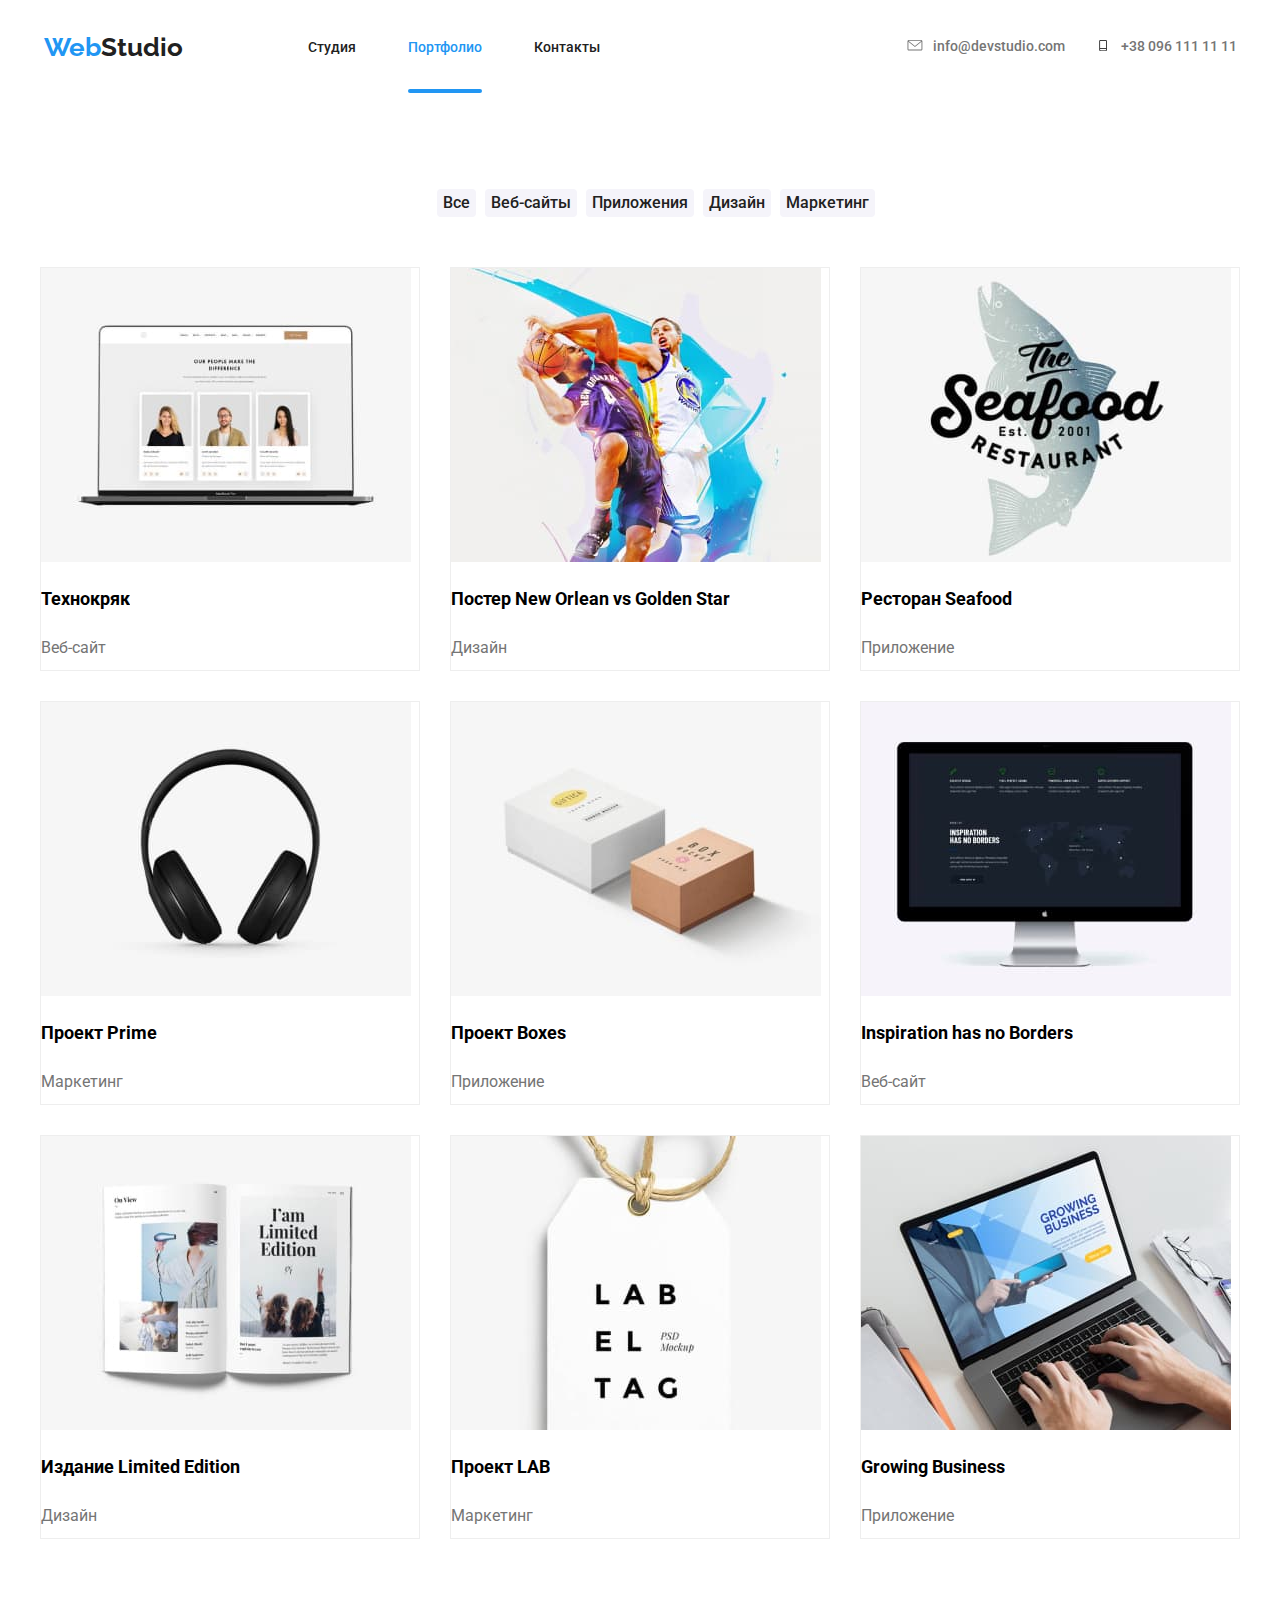
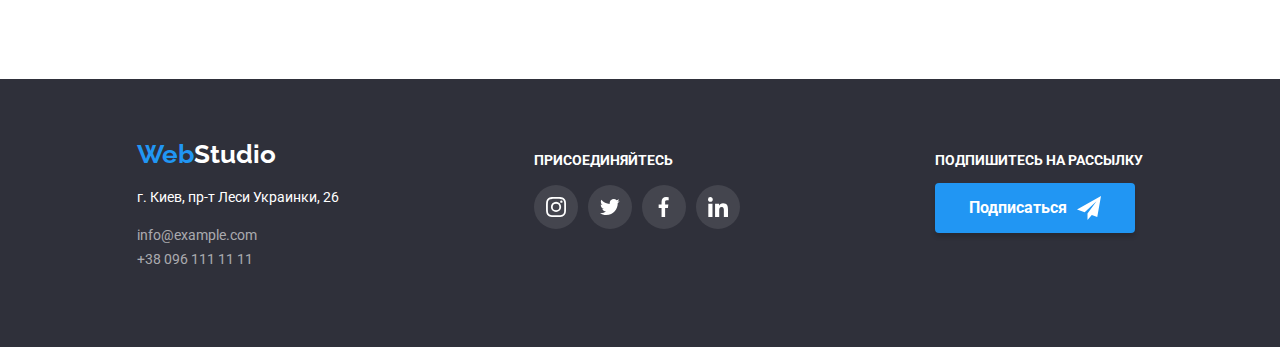
==== portfolio.html @ 136489cd "портфолио" ====
<!DOCTYPE html>
<html lang="en">
<head>
    <meta charset="UTF-8">
    <meta name="viewport" content="width=device-width, initial-scale=1.0">
    <title>Document</title>
    <link href="https://fonts.googleapis.com/css2?family=Raleway:wght@700&family=Roboto:ital,wght@0,400;0,500;0,700;1,900&display=swap" rel="stylesheet" />
    <link rel="stylesheet" href="https://cdnjs.cloudflare.com/ajax/libs/modern-normalize/0.6.0/modern-normalize.min.css" />
    <link rel="stylesheet" href="./css/styles.css" />
</head>
<body>
    <!-- Site header -->
    <header class="site-header">
    <div class="container">
        <nav class="site-nav-header">
            <a href="#" class="logo"><span class="logo-web">Web</span>Studio</a>
            <ul class="site-nav-main">
               <li class="item"><a href="./index.html" class="link">Студия</a></li>
               <li class="item"><a href="./portfolio.html" class="link current">Портфолио</a></li>
               <li class="item"><a href="" class="link">Контакты</a></li>
            </ul>
            <ul class="site-nav-main1">
              <li class="item">
                 <a href="mailto:info@devstudio.com" class="email">
                  <svg class="icon-mail">
                    <use href="./images/sprite.svg#icon-mail"></use>
                  </svg>info@devstudio.com</a>
              </li>
              <li class="item">
                 <a href="tel:+380961111111" class="tel">
                  <svg class="icon-tel">
                    <use href="./images/sprite.svg#icon-tel"></use>
                  </svg>+38 096 111 11 11</a>
              </li>
           </ul>
        </nav>
      </div>
    </header>
    <main>
    <section class="portfolio-section">
    <div class="container"> 
        <ul class="buttons">
            <li><button type="button" class="button">Все</button></li>
            <li><button type="button" class="button">Веб-сайты</button></li>
            <li><button type="button" class="button">Приложения</button></li>
            <li><button type="button" class="button">Дизайн</button></li>
            <li><button type="button" class="button">Маркетинг</button></li>
        </ul>
    </div>
    </section>
    <section class="project-section">
    <div class="container">
        <ul class="project-item">
            <li class="project-item-nav">
              <a href="Проэкт1" class="product-overlay"></a>
              <div class="image-content">
               <img src="./images/project1.jpg" alt="">
              </div>    
              <div class="name-text-project">
                <h2 class="name-project">Технокряк</h2>
                <p class="text-project">Веб-сайт</p>
              </div>         
            </li>
            <li class="project-item-nav">
              <a href="Проэкт2" class="product-overlay"></a>
               <div class="image-content">
                <img src="./images/project2.jpg" alt="">
               </div>
               <div class="name-text-project">
                <h2 class="name-project">Постер New Orlean vs Golden Star</h2>
                <p class="text-project">Дизайн</p>
               </div>
            </li>
            <li class="project-item-nav">
              <a href="Проэкт3" class="product-overlay"></a>
               <div class="image-content">
                <img src="./images/project3.jpg" alt="">
               </div>
               <div class="name-text-project">
                <h2 class="name-project">Ресторан Seafood</h2>
                <p class="text-project">Приложение</p>
               </div>
            </li>
            <li class="project-item-nav">
              <a href="Проэкт4" class="product-overlay"></a>
               <div class="image-content">
                <img src="./images/project4.jpg" alt="">
               </div>
               <div class="name-text-project">
                <h2 class="name-project">Проект Prime</h2>
                <p class="text-project">Маркетинг</p>
               </div>
            </li>
            <li class="project-item-nav">
              <a href="Проэкт5" class="product-overlay"></a>
               <div class="image-content">
                <img src="./images/project5.jpg" alt="">
               </div>
               <div class="name-text-project">
                <h2 class="name-project">Проект Boxes</h2>
                <p class="text-project">Приложение</p>
               </div>
            </li>
            <li class="project-item-nav">
              <a href="Проэкт6" class="product-overlay"></a>
               <div class="image-content">
                <img src="./images/project6.jpg" alt="">
               </div>
               <div class="name-text-project">
                <h2 class="name-project">Inspiration has no Borders</h2>
                <p class="text-project">Веб-сайт</p>
               </div>
            </li>
            <li class="project-item-nav">
              <a href="Проэкт7" class="product-overlay"></a>
               <div class="image-content">
                 <img src="./images/project7.jpg" alt="">
               </div>
               <div class="name-text-project">
                <h2 class="name-project">Издание Limited Edition</h2>
                <p class="text-project">Дизайн</p>
               </div>
            </li>
            <li class="project-item-nav">
              <a href="Проэкт8" class="product-overlay"></a>
               <div class="image-content">
                <img src="./images/project8.jpg" alt="">
               </div>
               <div class="name-text-project">
                <h2 class="name-project">Проект LAB</h2>
                <p class="text-project">Маркетинг</p>
               </div>
            </li>
            <li class="project-item-nav">
              <a href="Проэкт9" class="product-overlay"></a>
                <div class="image-content">
                 <img src="./images/project9.jpg" alt="">
                </div>
                <div class="name-text-project">
                 <h2 class="name-project">Growing Business</h2>
                 <p class="text-project">Приложение</p>
                </div>
            </li>
        </ul>
    </div>
    </section>
    </main>
    <!-- Footer --> 
    <footer class="footer">
      <div class="container">
      <div class="footer-items">
      <div>
        <a href="#" class="logo"><span class="logo-web">Web</span>Studio</a>
        <address>
          <ul class="contacts">
            <li><p class="footer-text">г. Киев, пр-т Леси Украинки, 26</p></li>
            <li><a href="mailto:info@example.com" class="email">info@example.com</a></li>
            <li><a href="tel:+380961111111" class="tel">+38 096 111 11 11</a></li>
          </ul>
        </address>
      </div>
            <div>
                <p class="footer-text-item">ПРИСОЕДИНЯЙТЕСЬ</p>  
                <ul class="footer-links">
                  <li>
                  <a class="link-bg" href="">
                     <svg class="icon-instagram">
                      <use href="./images/sprite.svg#icon-instagram"></use>
                     </svg>
                  </a>
                    </li>  
                    <li>
                  <a class="link-bg" href="">
                     <svg class="icon-twitter">
                      <use href="./images/sprite.svg#icon-twitter"></use>
                     </svg>
                  </a>
                    </li>
                    <li>
                  <a class="link-bg" href="">
                     <svg class="icon-fb">
                      <use href="./images/sprite.svg#icon-fb"></use>
                     </svg>
                  </a>
                    </li>
                    <li><a class="link-bg" href="">
                     <svg class="icon-linkedin">
                      <use href="./images/sprite.svg#icon-linkedin"></use>
                     </svg>
                  </a>
                    </li>
                </ul>
            </div>
            <div>     
            <p class="footer-text-item">ПОДПИШИТЕСЬ НА РАССЫЛКУ</p>
            <button type="button" class="footer-button">Подписаться<svg class="icon-send">
               <use href="./images/sprite.svg#icon-send"></use>
              </svg></button>
              
            </div>
         </div> 
      </div>
    </footer>
</body>
</html>
---- css/styles.css ----
:root {
    --primary-text-color: rgba(0, 0, 0, 0.8);
    --title-text-color: #212121;
    --secondary-text-color: #757575;
    --accent-text-color: #2196F3;
    --accent-color: #2196F3;
    --primary-bg-color: #E5E5E5;
    --secondary-bg-color: #F5F4FA;
    --header-bg-color: #FFFFFF;
    --footer-bg-color: #2F303A;
    --client-color: #AFB1B8;
}

a {
    text-decoration: none;
}

html {
    box-sizing: border-box;
}
  
  *,
  *::before,
  *::after {
    box-sizing: inherit;
}

.container {
    width: 1200px;
    margin-top: 0px;
    margin-bottom: 0px;
    margin: auto;
}

.site-header {
    width: 100%;
    background-color: var(--header-bg-color);
}

.logo {
    font-family: Raleway, sans-serif;
    font-weight: bold;
    font-size: 26px;
    line-height: 1.19;
    color: var(--title-text-color);
    transition-property: color;
    transition-duration: 250ms;
    transition-timing-function: cubic-bezier(0.4, 0, 0.2, 1);
}

h1 {
    margin-top: 0px;
    margin-bottom: 0px;
}

.logo:hover {
    color: var(--accent-text-color);
}

.logo-web {
    color: var(--accent-text-color);
}

.site-nav-header {
    background-color: var(--header-bg-color);
    display: flex;
    align-items: center;
    justify-content: center;
    padding-top: 32px;
    padding-bottom: 32px;
}

.site-nav-main {
    width: 294px;
    display: flex;
    margin-top: 0px;
    margin-bottom: 0px;
    margin-left: 85px;
    margin-right: 0px;
    margin-right: 0px;
}

.site-nav-main1 {
    display: flex;
    margin-top: 0px;
    margin-bottom: 0px;
    margin-left: 305px;
}

.site-nav-main .item:not(:last-child) {
    margin-right: 52px;
}

.site-nav-main1 .item + .item{
    margin-left: 30px;
}

.link {
    font-family: Roboto, sans-serif;
    font-weight: 500;
    font-size: 14px;
    line-height: 1.14;
    color: var(--title-text-color);
    position: relative;
    transition-property: color;
    transition-duration: 250ms;
    transition-timing-function: cubic-bezier(0.4, 0, 0.2, 1);
    
}

.link.current {
    color: var(--accent-text-color);
}

.link:hover,
.link:focus {
    color: var(--accent-text-color);
}

.link::after {
    content: '';
    display: block;
    position: absolute;
    height: 4px;
    width: 100%;
    top: 50px;
    background-color: #2196F3;
    border-radius: 4px;
    opacity: 0;
}

.link.current::after {
    opacity: 1;
}

.email {
    font-family: Roboto, sans-serif;
    font-weight: 500;
    font-size: 14px;
    line-height: 1.14;
    color: var(--secondary-text-color);
}

.email:hover {
    color: var(--accent-text-color);
    transition-property: color;
    transition-duration: 250ms;
    transition-timing-function: cubic-bezier(0.4, 0, 0.2, 1);
}

.icon-mail {
    width: 16px;
    height: 11.2px;
    margin-right: 10px;
    fill: var(--secondary-text-color);
    cursor: pointer;
    transition-property: fill;
    transition-duration: 250ms;
    transition-timing-function: cubic-bezier(0.4, 0, 0.2, 1);
}

.tel {
    font-family: Roboto, sans-serif;
    font-weight: 500;
    font-size: 14px;
    line-height: 1.14;
    color: var(--secondary-text-color);
}

.site-nav-main1 .item:hover {
    color: var(--accent-text-color);
    fill: var(--accent-text-color);
}

.site-nav-main1 .item:hover svg {
    fill: inherit;
}

.tel:hover {
    color: var(--accent-text-color);
    transition-property: color;
    transition-duration: 250ms;
    transition-timing-function: cubic-bezier(0.4, 0, 0.2, 1);
}

.icon-tel {
    width: 16px;
    height: 11.2px;
    margin-right: 10px;
    cursor: pointer;
    transition-property: fill;
    transition-duration: 250ms;
    transition-timing-function: cubic-bezier(0.4, 0, 0.2, 1);
}

.site-nav-main1 .item {
    display: flex;
    align-items: center;
    margin-left: 0px;
    margin-right: 0px;
}

.overlay {
    max-width: 1600px;
    height: 480px;
    margin-left: auto;
    margin-right: auto;
    background-image: linear-gradient(to right, rgba(47, 48, 58, 0.8), rgba(47, 48, 58, 0.8)), url(../images/heromg.jpg);
}

.hero-tittle {
    font-family: Roboto, sans-serif;
    font-weight: 900;
    line-height: 1.36;
    color: var(--header-bg-color);
    text-align: center;
    margin-bottom: 30px;
}

.button-hero {
    color: var(--header-bg-color);
    background-color: var(--accent-color);
    font-family: Roboto, sans-serif;
    font-style: normal;
    font-weight: bold;
    font-size: 16px;
    line-height: 1.88;
    width: 200px;
    height: 50px;
    cursor: pointer;
    border-radius: 4px;
    border: 0px;
}

.hero {
    display: flex;
    flex-direction: column;
    justify-content: center;
    width: 100%;
    padding-bottom: 200px;
    padding-top: 200px;
    align-items: center;
}

.text {
    font-family: Roboto, sans-serif;
    font-size: 14px;
    line-height: 1.71;
    color: var(--secondary-text-color);
}

.functions {
    padding-bottom: 0px;
    padding-top: 94px;
}

.function-items {
    display: flex;
    justify-content: space-between;
    padding-bottom: 0px;
    padding-left: 0px;
}

.icon-antenna {
    width: 65.32px;
    height: 70px;
    fill: var(--title-text-color);
}

.icon-clock {
    width: 66.96px;
    height: 70px;
    fill: var(--title-text-color);
}

.icon-diagram {
    width: 70px;
    height: 53.69px;
    fill: var(--title-text-color);
}

.icon-astronaut {
    width: 70px;
    height: 70px;
    fill: var(--title-text-color);
}

.function-logo {
    display: inline-flex;
    justify-content: center;
    align-items: center;
    width: 270px;
    height: 120px;
    left: 815px;
    background: var(--secondary-bg-color);
}

.secondary-function {
    width: 270px;
    height: 16px;
    font-family: Roboto, sans-serif;
    font-weight: bold;
    font-size: 14px;
    line-height: 1.14;
    margin-bottom: 10px;
}

.secondary-function1 {
    width: 100%;
    font-family: Roboto, sans-serif;
    font-weight: bold;
    font-size: 14px;
    line-height: 1.14;
    color: var(--header-bg-color);
    background: rgba(47, 48, 58, 0.8);
    text-align: center;
    justify-content: center;
    position: absolute;
    width: 370px;
    height: 70px;
    margin-top: 0px;
    margin-bottom: 0px;
    bottom: 0;
    padding-top: 27px;
    padding-bottom: 27px;
}

.doing-img {
    display: block;
    
}

.text {
    width: 270px;
    height: 75px;
}

.doing-section {
    padding-top: 94px;
    padding-bottom: 94px;
}

.doing-title {
    min-width: 376px;
    display: flex;
    justify-content: center;
    margin-bottom: 50px;
}

.doing-item {
    display: flex;
    justify-content: space-between;
    padding: 0px;
    margin-top: 0px;
    margin-bottom: 0px;
}

.box {
     margin: 0px;
     position: relative;
}

.team-section {
    padding-top: 94px;
    padding-bottom: 94px;
    background-color: var(--secondary-bg-color:);
}

.title-team {
    display: flex;
    justify-content: center;
    margin-bottom: 50px;
    margin-top: 0px;
}


.team-item {
    display: flex; 
    justify-content: space-between;
    padding: 0px;
    margin: 0px;
}

.team-item-every {
    box-shadow: 0px 2px 1px rgba(0, 0, 0, 0.2), 0px 1px 1px rgba(0, 0, 0, 0.14), 0px 1px 3px rgba(0, 0, 0, 0.12);
    border-radius: 0px 0px 4px 4px;
}

.social-link {
    width: 206px;
    height: 44px;
    display: flex;
    justify-content: space-between;
    align-items: center;
    padding-left: 0px;
    margin-left: 32px;
    margin-bottom: 24px;
}

.link-bg {
    width: 44px;
    height: 44px;
    border-radius: 50%;
    background-color: var(--header-bg-color);
    display: block;
    display: flex;
    justify-content: center;
    align-items: center;
    transition-property: background-color;
    transition-duration: 250ms;
    transition-timing-function: cubic-bezier(0.4, 0, 0.2, 1);
}

.link-bg:hover {
    background-color: var(--accent-color); 
}

.link-bg:hover svg {
    fill: var(--header-bg-color); 
}

.icon-instagram,
.icon-twitter,
.icon-fb,
.icon-linkedin {
    width: 20px;
    height: 20px;
    fill: var(--client-color);
    transition-property: fill;
    transition-duration: 250ms;
    transition-timing-function: cubic-bezier(0.4, 0, 0.2, 1);
}

h1 {
    font-family: Roboto, sans-serif;
    font-weight: bold;
    font-size: 36px;
    line-height: 1.17;
}

.name {
    font-family: Roboto, sans-serif;
    font-weight: 500;
    font-size: 16px;
    line-height: 1.19;
    text-align: center;
}

.position {
    font-family: Roboto, sans-serif;
    font-size: 16px;
    line-height: 1.19;
    color: var(--secondary-text-color);
    text-align: center;
}

.name-project {
    font-family: Roboto, sans-serif;
    font-style: normal;
    font-weight: bold;
    font-size: 18px;
    line-height: 2;
}

.text-project {
    font-family: Roboto, sans-serif;
    font-style: normal;
    font-weight: normal;
    font-size: 16px;
    line-height: 1.88;
    color: var(--secondary-text-color)
}

.product-overlay {
    display: inline-block;
    position: absolute;
}   
   
.product-overlay:hover .image-content::before,
.product-overlay:focus .image-content::before {
    transform: translateY(0);
    content: '';
}

.product-overlay:hover .product-overlay {
    transition-property: color, background-color;
    transition-duration: 250ms;
    transition-timing-function: cubic-bezier(0.4, 0, 0.2, 1); 
}

.image-content {
    position: relative;
    overflow: hidden;
    opacity: 1;
}

.product-overlay .image-content::before{
    display: inline-block;
    content: 'Технокряк это современная площадка распространения коронавируса. Компании используют эту платформу для цифрового шпионажа и атак на защищённые сервера конкурентов.';
    font-family: Roboto, sans-serif;
    font-style: normal;
    font-weight: normal;
    font-size: 18px;
    line-height: 1.56;
    color: var(--header-bg-color);
    background-color: var(--accent-color);
    position: relative;
    overflow: hidden;
    width: 370px;
    height: 294px;
    padding-top: 63px;
    padding-left: 24px;
    padding-right: 24px;
    transform: translateY(-100%);
    opacity: 0;
}

.product-overlay:hover .image-content::before {
    opacity: 1;
}

.image-content:hover {   
    opacity: 0;
}

.name-text-project {
    display: inline-block;
    position: relative;
    overflow: hidden;
}

.customers-section {
    display: flex;
    justify-content: stretch;
    align-content: center;
    padding-top: 94px;
    padding-bottom: 94px;
}

.title-clients {
    display: flex;
    justify-content: center;
    margin-bottom: 50px;
}

.customers-item {
    display: flex; 
    justify-content: space-between;
    margin-top: 0px;
    margin-bottom: 0px;
    padding-left: 0px;
}

.customers-item .item {
    width: 170px;
    height: 90px;
    border: 1px solid #AFB1B8;
    box-sizing: border-box;
    border-radius: 4px;
    text-align: center;
    padding-top: 24px;
    cursor: pointer;
    transition-property: fill, border-color;
    transition-duration: 250ms;
    transition-timing-function: cubic-bezier(0.4, 0, 0.2, 1);
}

.customers-item .item:hover {
    border: 1px solid #2196F3;
    box-sizing: border-box;
    border-radius: 4px;
    fill: var(--accent-color);
}

.customers-item .item:hover svg {
    fill: inherit;
}

.icon-logo1 {
    width: 44.27px;
    height: 49.23px;
    fill: var(--client-color);
    transition-property: fill;
    transition-duration: 250ms;
    transition-timing-function: cubic-bezier(0.4, 0, 0.2, 1);
}

.icon-logo2 {
    width: 40px;
    height: 52px;
    fill: var(--client-color);
    transition-property: fill;
    transition-duration: 250ms;
    transition-timing-function: cubic-bezier(0.4, 0, 0.2, 1);
}

.icon-logo3 {
    width: 41px;
    height: 42.6px;
    fill: var(--client-color);
    transition-property: fill;
    transition-duration: 250ms;
    transition-timing-function: cubic-bezier(0.4, 0, 0.2, 1);
}

.icon-logo4 {
    width: 79.66px;
    height: 42.02px;
    fill: var(--client-color);
    transition-property: fill;
    transition-duration: 250ms;
    transition-timing-function: cubic-bezier(0.4, 0, 0.2, 1);
}

.icon-logo5 {
    width: 59px;
    height: 47px;
    fill: var(--client-color);
    transition-property: fill;
    transition-duration: 250ms;
    transition-timing-function: cubic-bezier(0.4, 0, 0.2, 1);
}

.icon-logo6 {
    width: 88.48px;
    height: 45.44px;
    fill: var(--client-color);
    transition-property: fill;
    transition-duration: 250ms;
    transition-timing-function: cubic-bezier(0.4, 0, 0.2, 1);
}

.portfolio-section {
    margin-top: 0px;
    margin-right: 0px;
    margin-bottom: 0px;
    margin-left: 0px;
    padding-bottom: 50px;
}

.project-section {
    margin-right: 0px;
    margin-bottom: 0px;
    margin-left: 0px;
    padding-left: 0px;
    padding-top: 0px;
    padding-right: 0cm;
    display: flex;
    flex-wrap: wrap;
}

.project-item {
    margin-left: 0px;
    padding-left: 0px;
    display: flex;
    flex-wrap: wrap;  
    margin-top: 0px;
    padding-bottom: 94px;
}

.project-item-nav {
    width: calc((100% - 60px)/3);
    height: 404px;
    margin-right: 30px;
    margin-bottom: 30px;
    margin-left: 0px;
    padding-left: 0px;
    background: #FFFFFF;
    border: 1px solid #EEEEEE;
    box-sizing: border-box;
}

.project-item-nav:nth-child(3n) {
    margin-right: 0px;
}

footer {
    background-color: var(--footer-bg-color);
}

.footer-items {
    display: flex;
    justify-content: space-around;
    padding-top: 60px;
    padding-bottom: 60px;
}

.footer-text-item {
    font-family: Roboto, sans-serif;
    font-style: normal;
    font-weight: bold;
    font-size: 14px;
    line-height: 1.14;
    color: var(--header-bg-color);
}

.footer-links {
    display: flex;
    justify-content: space-between;
    width: 206px;
    padding-left: 0px;
}

.footer-links .link-bg {
    width: 44px;
    height: 44px;
    border-radius: 50%;
    background: rgba(255, 255, 255, 0.1);
    transition-property: color, background-color;
    transition-duration: 250ms;
    transition-timing-function: cubic-bezier(0.4, 0, 0.2, 1);
}

.footer-links .link-bg:hover {
    background-color: var(--accent-color);
}

.footer-links .link-bg .icon-instagram {
    width: 20px;
    height: 20px;
    fill: var(--header-bg-color);
}

.footer-links .link-bg .icon-twitter {
    width: 20px;
    height: 20px;
    fill: var(--header-bg-color);
}

.footer-links .link-bg .icon-fb {
    width: 20px;
    height: 20px;
    fill: var(--header-bg-color);
}

.footer-links .link-bg .icon-linkedin {
    width: 20px;
    height: 20px;
    fill: var(--header-bg-color);
}

.icon-send {
    width: 24px;
    height: 24px;
    fill: var(--header-bg-color);
    margin-left: 10px;
}

.footer-items .email, .footer-items .tel {
    color: rgba(255, 255, 255, 0.6);
    font-family: Roboto, sans-serif;
    font-style: normal;
    font-weight: normal;
    font-size: 14px;
    line-height: 1.7;
}

.footer-text {
    font-family: Roboto, sans-serif;
    font-style: normal;
    font-weight: normal;
    font-size: 14px;
    line-height: 1.7;
    color: var(--header-bg-color);
}

.contacts {
    padding-left: 0px;
}

footer .logo {
    color: var(--header-bg-color);
    transition-property: color;
    transition-duration: 250ms;
    transition-timing-function: cubic-bezier(0.4, 0, 0.2, 1);
}

.footer-button {
    color: var(--header-bg-color);
    background-color: var(--accent-color);
    font-family: Roboto, sans-serif;
    font-style: normal;
    font-weight: bold;
    font-size: 16px;
    line-height: 1.88;
    width: 200px;
    height: 50px;
    box-shadow: 0px 4px 4px rgba(0, 0, 0, 0.15);
    border-radius: 4px;
    padding: 0px;
    cursor: pointer;
    display: flex;
    justify-content: center;
    align-items: center;
    border: 0px;
}

.portfolio-section .buttons {
    display: flex;
    justify-content: center;
    min-width: 611px;
    margin-top: 0px;
    margin-right: 0px;
    margin-bottom: 0px;
    padding-top: 94px;
    cursor: pointer;
    
}

.buttons .button {
    font-family: Roboto, sans-serif;
    font-style: normal;
    font-weight: 500;
    font-size: 16px;
    line-height: 1.63;
    border: 0px;
    border-radius: 4px;
}

.button {
    color: var(--title-text-color);
    background-color: var(--secondary-bg-color);
    font-family: Roboto, sans-serif;
    font-weight: 500;
    font-size: 16px;
    line-height: 1.63;
    margin-right: 9px;
    transition-property: color, background-color;
    transition-duration: 250ms;
    transition-timing-function: cubic-bezier(0.4, 0, 0.2, 1);
}

.buttons:last-child {
    margin-right: 0px;
}

.button:hover {
    color: var(--header-bg-color);
    background-color: var(--accent-color);
    cursor: pointer;
    box-shadow: 0px 2px 2px rgba(0, 0, 0, 0.12), 0px 1px 2px rgba(0, 0, 0, 0.08), 0px 3px 1px rgba(0, 0, 0, 0.1);
}

ul {
    list-style: none;
}

.client {
    color: var(--client-color);
}
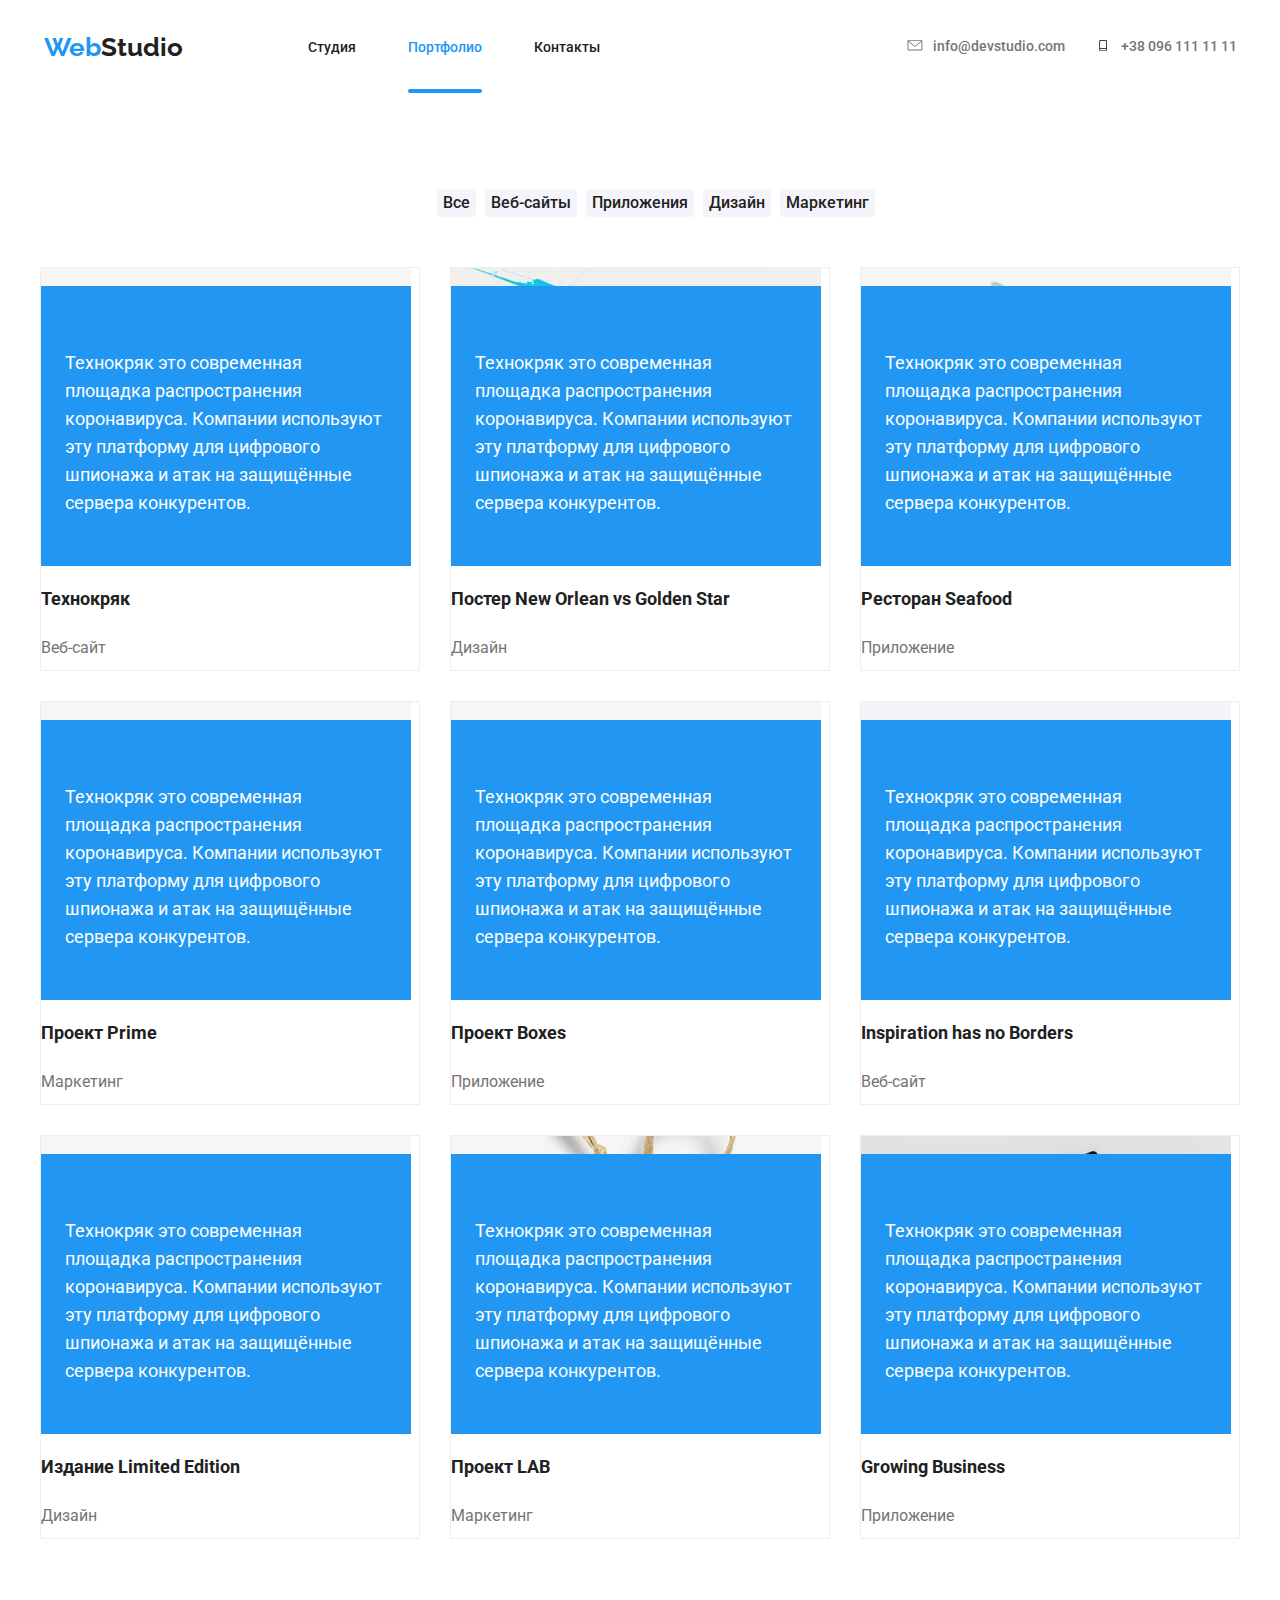
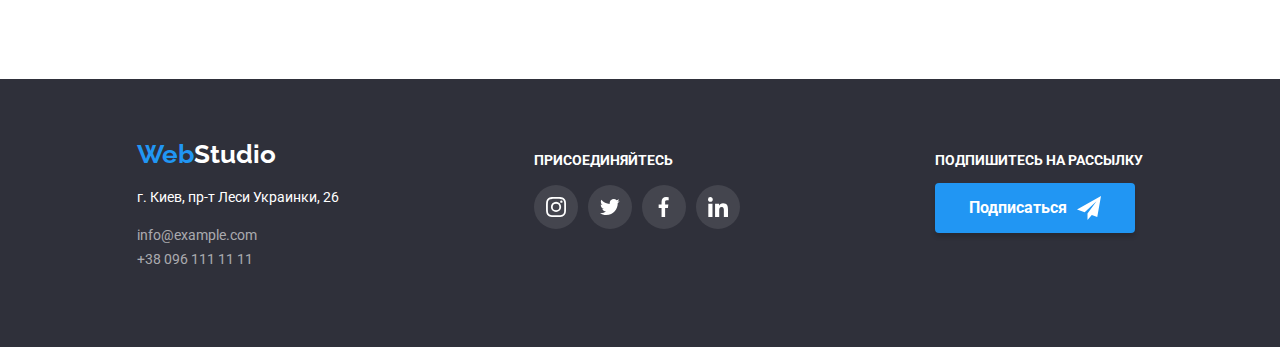
==== commit c821ab76: "портфолио" ====
--- a/portfolio.html
+++ b/portfolio.html
@@ -52,94 +52,112 @@
     <div class="container">
         <ul class="project-item">
             <li class="project-item-nav">
-              <a href="Проэкт1" class="product-overlay"></a>
-              <div class="image-content">
+              <a href="Проэкт1" class="product-overlay">
+              <div class="image-content">
+              <p class="hover-text">Технокряк это современная площадка распространения коронавируса. Компании используют эту платформу для цифрового шпионажа и атак на защищённые сервера конкурентов.</p>
                <img src="./images/project1.jpg" alt="">
               </div>    
               <div class="name-text-project">
                 <h2 class="name-project">Технокряк</h2>
                 <p class="text-project">Веб-сайт</p>
-              </div>         
-            </li>
-            <li class="project-item-nav">
-              <a href="Проэкт2" class="product-overlay"></a>
-               <div class="image-content">
-                <img src="./images/project2.jpg" alt="">
-               </div>
-               <div class="name-text-project">
+              </div> 
+              </a>
+            </li>
+            <li class="project-item-nav">
+              <a href="Проэкт2" class="product-overlay">
+              <div class="image-content">
+              <p class="hover-text">Технокряк это современная площадка распространения коронавируса. Компании используют эту платформу для цифрового шпионажа и атак на защищённые сервера конкурентов.</p>
+               <img src="./images/project2.jpg" alt="">
+              </div>    
+              <div class="name-text-project">
                 <h2 class="name-project">Постер New Orlean vs Golden Star</h2>
                 <p class="text-project">Дизайн</p>
-               </div>
-            </li>
-            <li class="project-item-nav">
-              <a href="Проэкт3" class="product-overlay"></a>
-               <div class="image-content">
-                <img src="./images/project3.jpg" alt="">
-               </div>
-               <div class="name-text-project">
+              </div> 
+              </a>
+            </li>
+            <li class="project-item-nav">
+              <a href="Проэкт3" class="product-overlay">
+              <div class="image-content">
+              <p class="hover-text">Технокряк это современная площадка распространения коронавируса. Компании используют эту платформу для цифрового шпионажа и атак на защищённые сервера конкурентов.</p>
+               <img src="./images/project3.jpg" alt="">
+              </div>    
+              <div class="name-text-project">
                 <h2 class="name-project">Ресторан Seafood</h2>
                 <p class="text-project">Приложение</p>
-               </div>
-            </li>
-            <li class="project-item-nav">
-              <a href="Проэкт4" class="product-overlay"></a>
-               <div class="image-content">
-                <img src="./images/project4.jpg" alt="">
-               </div>
-               <div class="name-text-project">
+              </div> 
+              </a>
+            </li>
+            <li class="project-item-nav">
+              <a href="Проэкт4" class="product-overlay">
+              <div class="image-content">
+              <p class="hover-text">Технокряк это современная площадка распространения коронавируса. Компании используют эту платформу для цифрового шпионажа и атак на защищённые сервера конкурентов.</p>
+               <img src="./images/project4.jpg" alt="">
+              </div>    
+              <div class="name-text-project">
                 <h2 class="name-project">Проект Prime</h2>
                 <p class="text-project">Маркетинг</p>
-               </div>
-            </li>
-            <li class="project-item-nav">
-              <a href="Проэкт5" class="product-overlay"></a>
-               <div class="image-content">
-                <img src="./images/project5.jpg" alt="">
-               </div>
-               <div class="name-text-project">
+              </div> 
+              </a>
+            </li>
+            <li class="project-item-nav">
+              <a href="Проэкт5" class="product-overlay">
+              <div class="image-content">
+              <p class="hover-text">Технокряк это современная площадка распространения коронавируса. Компании используют эту платформу для цифрового шпионажа и атак на защищённые сервера конкурентов.</p>
+               <img src="./images/project5.jpg" alt="">
+              </div>    
+              <div class="name-text-project">
                 <h2 class="name-project">Проект Boxes</h2>
                 <p class="text-project">Приложение</p>
-               </div>
-            </li>
-            <li class="project-item-nav">
-              <a href="Проэкт6" class="product-overlay"></a>
-               <div class="image-content">
-                <img src="./images/project6.jpg" alt="">
-               </div>
-               <div class="name-text-project">
+              </div> 
+              </a>
+            </li>
+            <li class="project-item-nav">
+              <a href="Проэкт6" class="product-overlay">
+              <div class="image-content">
+              <p class="hover-text">Технокряк это современная площадка распространения коронавируса. Компании используют эту платформу для цифрового шпионажа и атак на защищённые сервера конкурентов.</p>
+               <img src="./images/project6.jpg" alt="">
+              </div>    
+              <div class="name-text-project">
                 <h2 class="name-project">Inspiration has no Borders</h2>
                 <p class="text-project">Веб-сайт</p>
-               </div>
-            </li>
-            <li class="project-item-nav">
-              <a href="Проэкт7" class="product-overlay"></a>
-               <div class="image-content">
-                 <img src="./images/project7.jpg" alt="">
-               </div>
-               <div class="name-text-project">
+              </div> 
+              </a>
+            </li>
+            <li class="project-item-nav">
+              <a href="Проэкт7" class="product-overlay">
+              <div class="image-content">
+              <p class="hover-text">Технокряк это современная площадка распространения коронавируса. Компании используют эту платформу для цифрового шпионажа и атак на защищённые сервера конкурентов.</p>
+               <img src="./images/project7.jpg" alt="">
+              </div>    
+              <div class="name-text-project">
                 <h2 class="name-project">Издание Limited Edition</h2>
                 <p class="text-project">Дизайн</p>
-               </div>
-            </li>
-            <li class="project-item-nav">
-              <a href="Проэкт8" class="product-overlay"></a>
-               <div class="image-content">
-                <img src="./images/project8.jpg" alt="">
-               </div>
-               <div class="name-text-project">
+              </div> 
+              </a>
+            </li>
+            <li class="project-item-nav">
+              <a href="Проэкт8" class="product-overlay">
+              <div class="image-content">
+              <p class="hover-text">Технокряк это современная площадка распространения коронавируса. Компании используют эту платформу для цифрового шпионажа и атак на защищённые сервера конкурентов.</p>
+               <img src="./images/project8.jpg" alt="">
+              </div>    
+              <div class="name-text-project">
                 <h2 class="name-project">Проект LAB</h2>
                 <p class="text-project">Маркетинг</p>
-               </div>
-            </li>
-            <li class="project-item-nav">
-              <a href="Проэкт9" class="product-overlay"></a>
-                <div class="image-content">
-                 <img src="./images/project9.jpg" alt="">
-                </div>
-                <div class="name-text-project">
-                 <h2 class="name-project">Growing Business</h2>
-                 <p class="text-project">Приложение</p>
-                </div>
+              </div> 
+              </a>
+            </li>
+            <li class="project-item-nav">
+              <a href="Проэкт9" class="product-overlay">
+              <div class="image-content">
+              <p class="hover-text">Технокряк это современная площадка распространения коронавируса. Компании используют эту платформу для цифрового шпионажа и атак на защищённые сервера конкурентов.</p>
+               <img src="./images/project9.jpg" alt="">
+              </div>    
+              <div class="name-text-project">
+                <h2 class="name-project">Growing Business</h2>
+                <p class="text-project">Приложение</p>
+              </div> 
+              </a>
             </li>
         </ul>
     </div>
--- a/css/styles.css
+++ b/css/styles.css
@@ -18,12 +18,6 @@
 html {
     box-sizing: border-box;
 }
-  
-  *,
-  *::before,
-  *::after {
-    box-sizing: inherit;
-}
 
 .container {
     width: 1200px;
@@ -454,12 +448,13 @@
     text-align: center;
 }
 
-.name-project {
+.name-text-project .name-project {
     font-family: Roboto, sans-serif;
     font-style: normal;
     font-weight: bold;
     font-size: 18px;
     line-height: 2;
+    color: var(--title-text-color);
 }
 
 .text-project {
@@ -473,16 +468,30 @@
 
 .product-overlay {
     display: inline-block;
-    position: absolute;
+    transition: box-shadow var(--transition-function);
 }   
    
-.product-overlay:hover .image-content::before,
-.product-overlay:focus .image-content::before {
+.product-overlay:hover .hover-text,
+.product-overlay:focus .hover-text {
+    transform: translateY(100%);
+    top: 0px;
+}
+
+.product-overlay .hover-text {
     transform: translateY(0);
-    content: '';
+}
+
+.product-overlay img {
+    width: 100%;
+}
+
+.product-overlay:hover,
+.product-overlay:focus {
+    box-shadow: 1px 4px 6px rgba(0, 0, 0, 0.16), 0px 4px 4px rgba(0, 0, 0, 0.06), 0px 1px 1px rgba(0, 0, 0, 0.12);
 }
 
 .product-overlay:hover .product-overlay {
+    
     transition-property: color, background-color;
     transition-duration: 250ms;
     transition-timing-function: cubic-bezier(0.4, 0, 0.2, 1); 
@@ -491,12 +500,13 @@
 .image-content {
     position: relative;
     overflow: hidden;
-    opacity: 1;
-}
-
-.product-overlay .image-content::before{
-    display: inline-block;
-    content: 'Технокряк это современная площадка распространения коронавируса. Компании используют эту платформу для цифрового шпионажа и атак на защищённые сервера конкурентов.';
+}
+
+.image-content:hover {   
+    opacity: 0;
+}
+
+.hover-text {
     font-family: Roboto, sans-serif;
     font-style: normal;
     font-weight: normal;
@@ -504,23 +514,14 @@
     line-height: 1.56;
     color: var(--header-bg-color);
     background-color: var(--accent-color);
-    position: relative;
-    overflow: hidden;
+    position: absolute;
+    transform: none;
     width: 370px;
     height: 294px;
     padding-top: 63px;
     padding-left: 24px;
     padding-right: 24px;
-    transform: translateY(-100%);
-    opacity: 0;
-}
-
-.product-overlay:hover .image-content::before {
-    opacity: 1;
-}
-
-.image-content:hover {   
-    opacity: 0;
+    transition: top var(--transition-function);
 }
 
 .name-text-project {
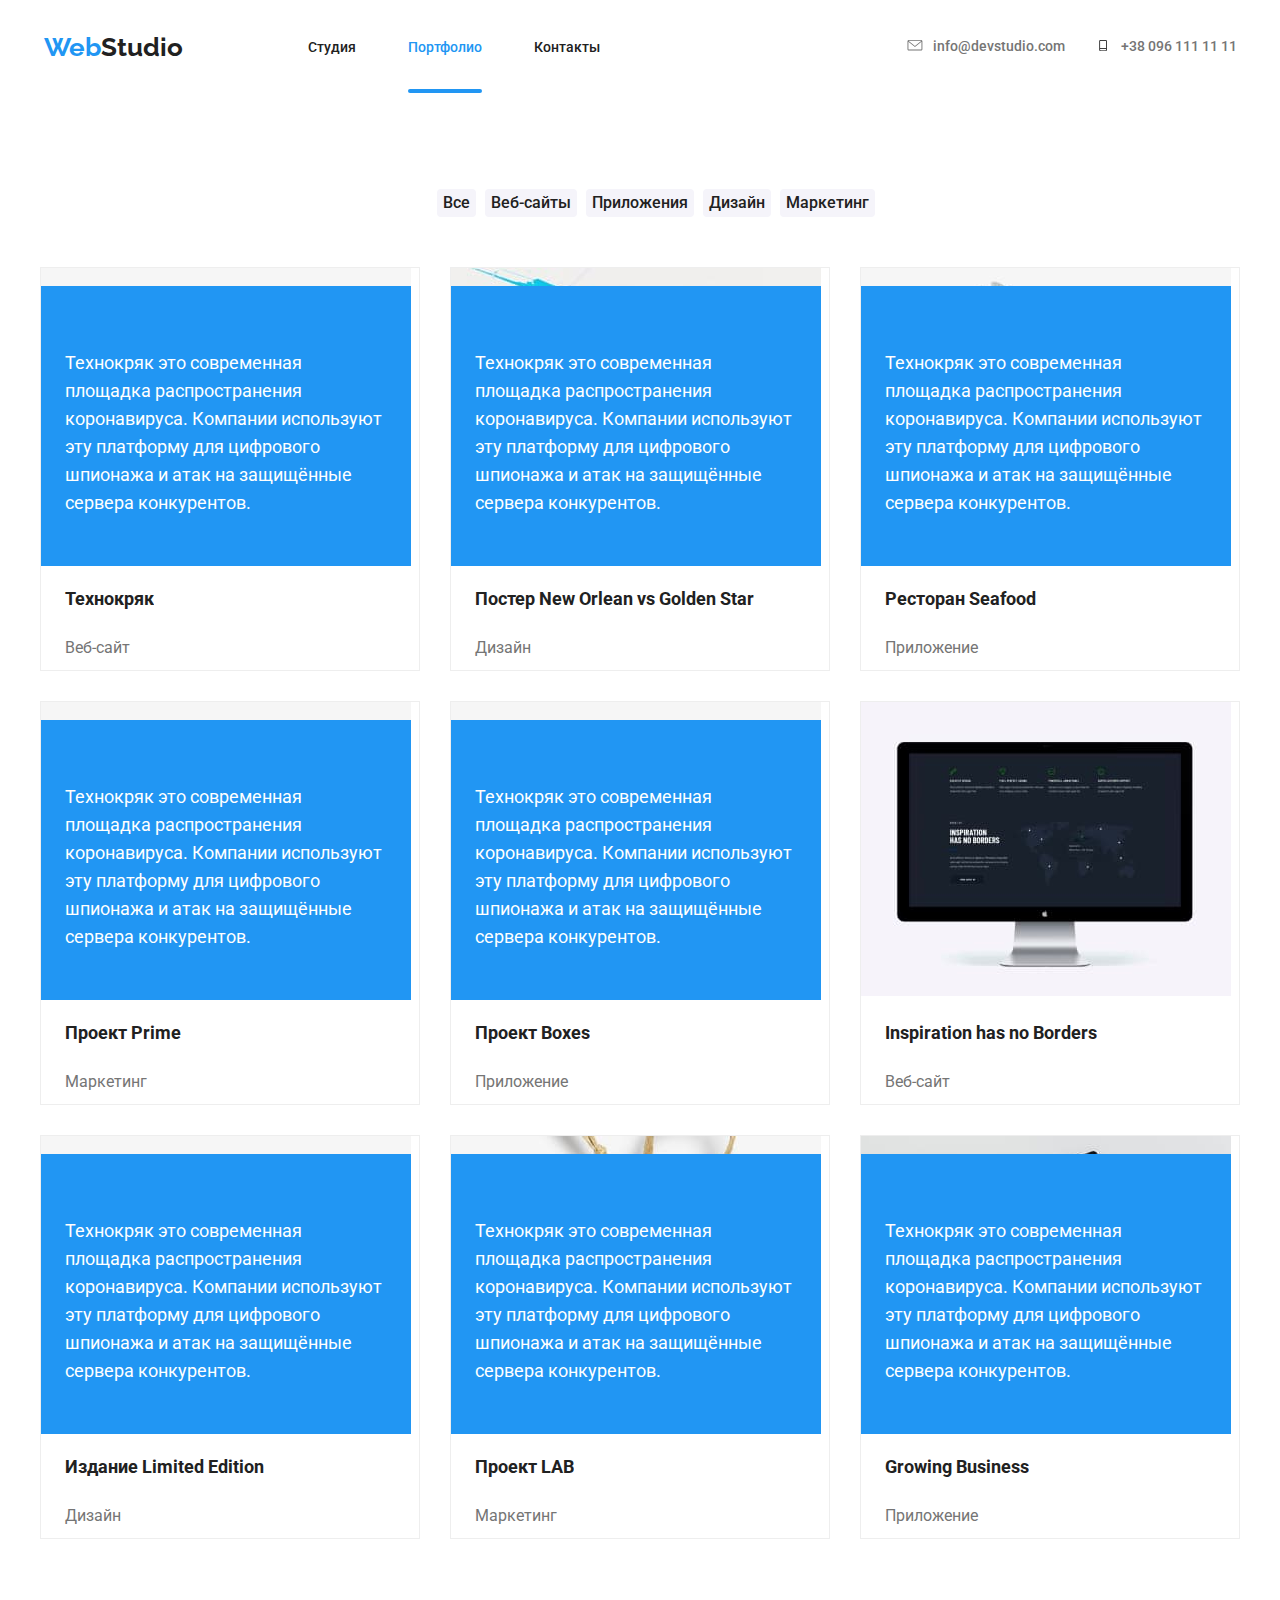
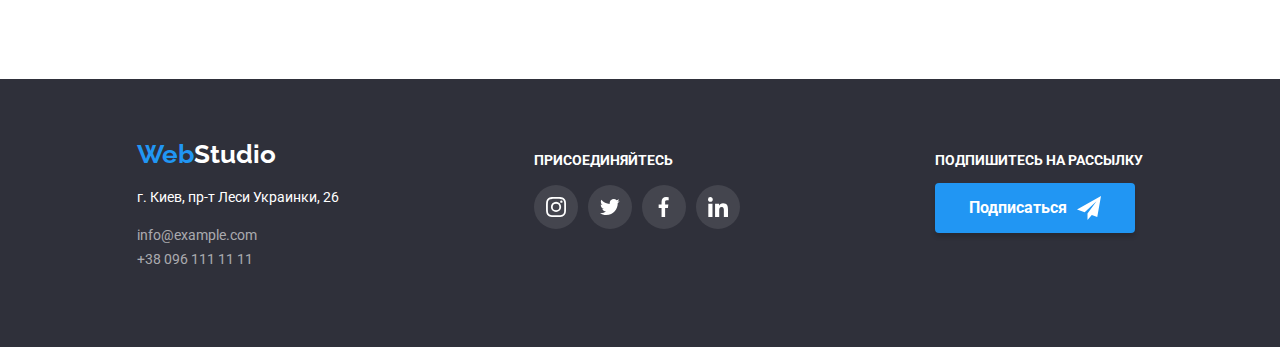
==== commit c32c6445: "портфолио..." ====
--- a/portfolio.html
+++ b/portfolio.html
@@ -114,8 +114,9 @@
             <li class="project-item-nav">
               <a href="Проэкт6" class="product-overlay">
               <div class="image-content">
-              <p class="hover-text">Технокряк это современная площадка распространения коронавируса. Компании используют эту платформу для цифрового шпионажа и атак на защищённые сервера конкурентов.</p>
-               <img src="./images/project6.jpg" alt="">
+                <img src="./images/project6.jpg" alt="">
+              <p class="hover-text">Технокряк это современная площадка распространения коронавируса. Компании используют эту платформу для цифрового шпионажа и атак на защищённые сервера конкурентов.</p>
+               
               </div>    
               <div class="name-text-project">
                 <h2 class="name-project">Inspiration has no Borders</h2>
--- a/css/styles.css
+++ b/css/styles.css
@@ -474,7 +474,7 @@
 .product-overlay:hover .hover-text,
 .product-overlay:focus .hover-text {
     transform: translateY(100%);
-    top: 0px;
+    opacity: 1;
 }
 
 .product-overlay .hover-text {
@@ -483,6 +483,7 @@
 
 .product-overlay img {
     width: 100%;
+    
 }
 
 .product-overlay:hover,
@@ -491,7 +492,6 @@
 }
 
 .product-overlay:hover .product-overlay {
-    
     transition-property: color, background-color;
     transition-duration: 250ms;
     transition-timing-function: cubic-bezier(0.4, 0, 0.2, 1); 
@@ -502,8 +502,8 @@
     overflow: hidden;
 }
 
-.image-content:hover {   
-    opacity: 0;
+.product-overlay:hover .image-content {   
+    
 }
 
 .hover-text {
@@ -515,19 +515,20 @@
     color: var(--header-bg-color);
     background-color: var(--accent-color);
     position: absolute;
-    transform: none;
+    
     width: 370px;
     height: 294px;
     padding-top: 63px;
     padding-left: 24px;
     padding-right: 24px;
-    transition: top var(--transition-function);
+    transition: var(--transition-function);
 }
 
 .name-text-project {
     display: inline-block;
     position: relative;
     overflow: hidden;
+    padding-left: 24px;
 }
 
 .customers-section {
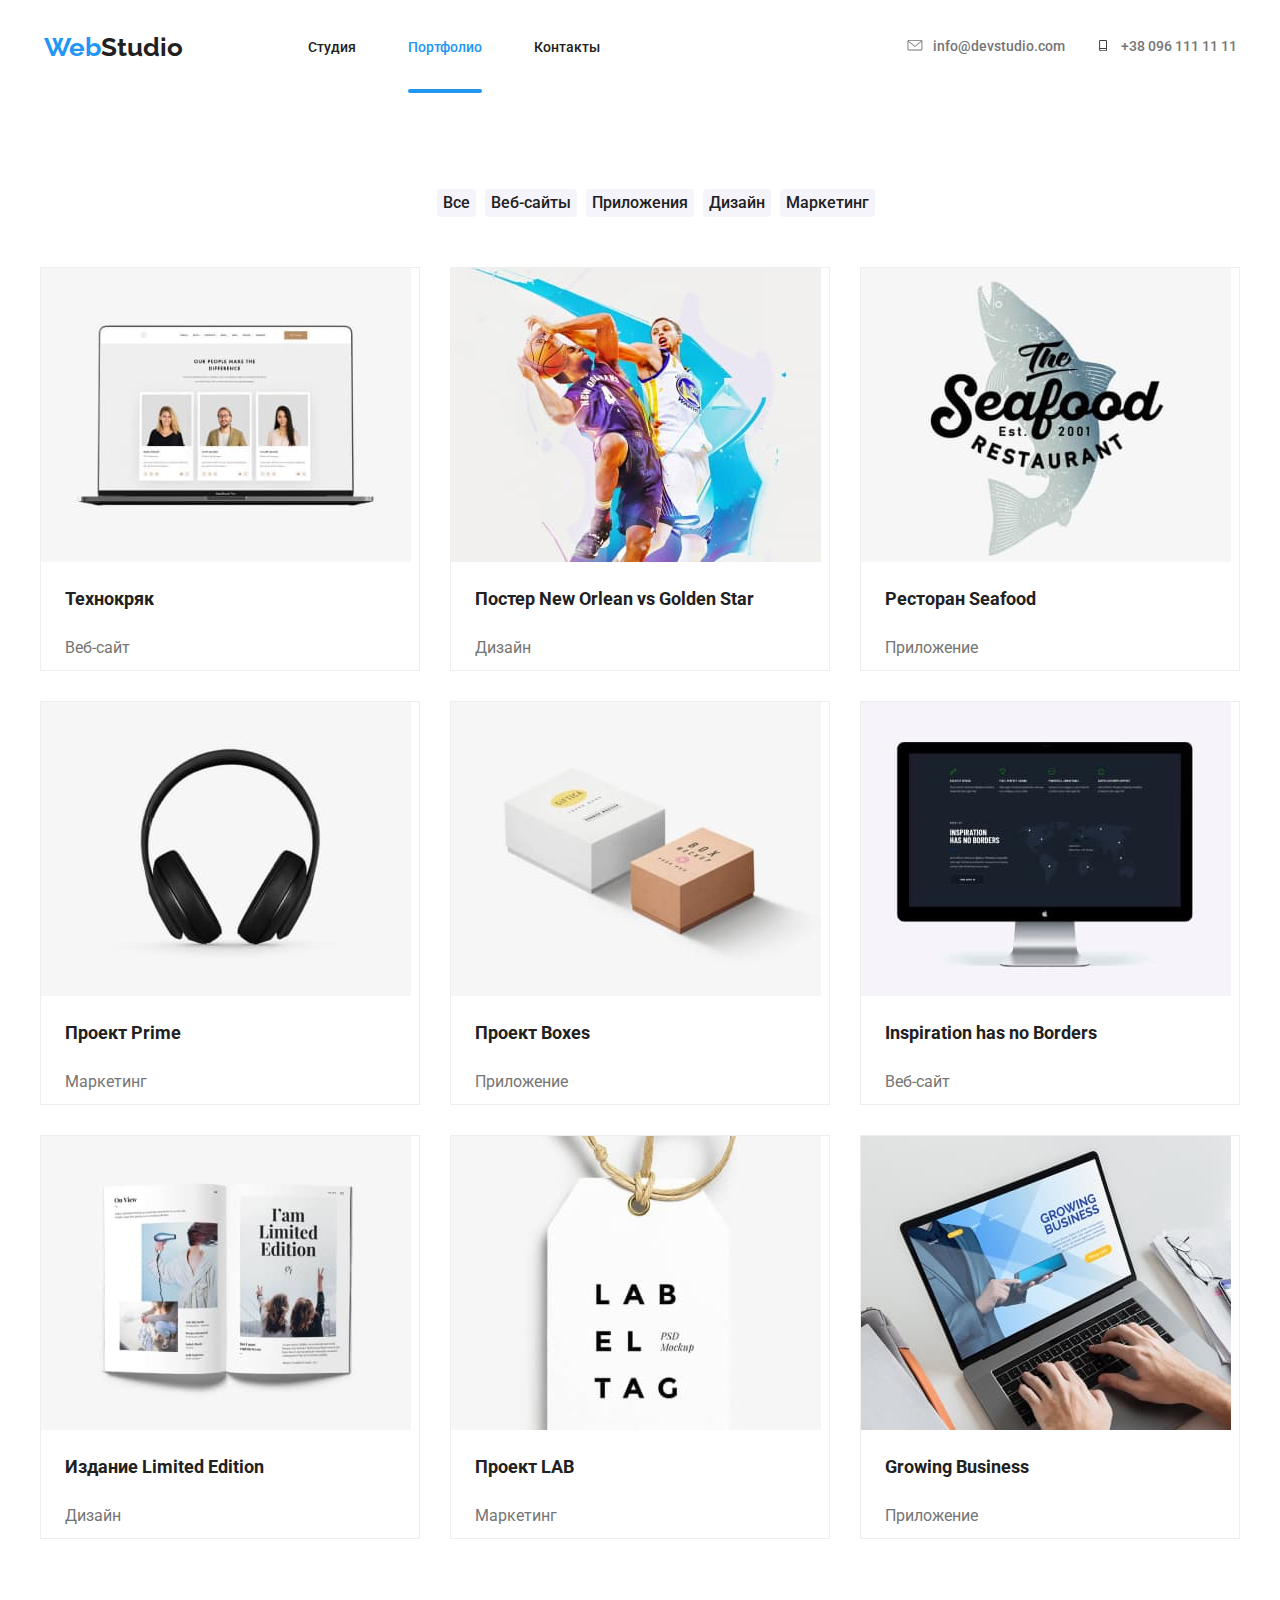
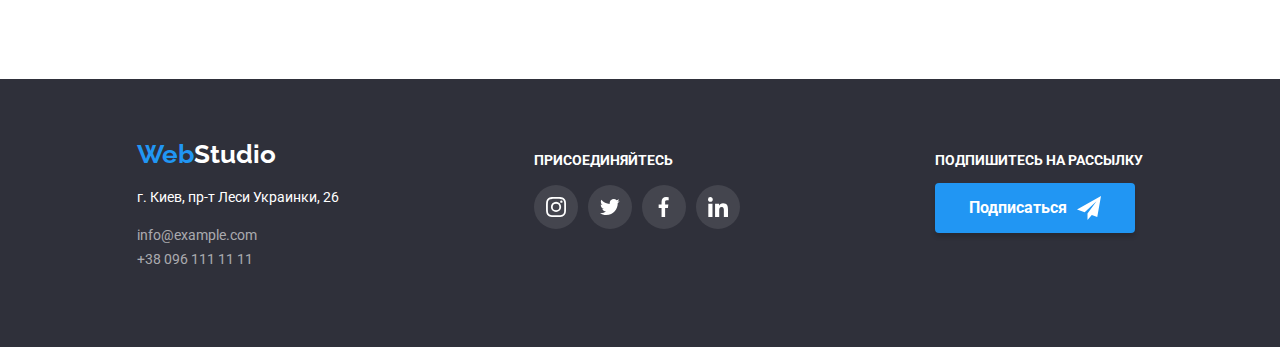
==== commit 7a7dfd0f: "Update portfolio.html" ====
--- a/portfolio.html
+++ b/portfolio.html
@@ -114,9 +114,8 @@
             <li class="project-item-nav">
               <a href="Проэкт6" class="product-overlay">
               <div class="image-content">
-                <img src="./images/project6.jpg" alt="">
-              <p class="hover-text">Технокряк это современная площадка распространения коронавируса. Компании используют эту платформу для цифрового шпионажа и атак на защищённые сервера конкурентов.</p>
-               
+              <p class="hover-text">Технокряк это современная площадка распространения коронавируса. Компании используют эту платформу для цифрового шпионажа и атак на защищённые сервера конкурентов.</p>
+               <img src="./images/project6.jpg" alt="">
               </div>    
               <div class="name-text-project">
                 <h2 class="name-project">Inspiration has no Borders</h2>
--- a/css/styles.css
+++ b/css/styles.css
@@ -469,16 +469,22 @@
 .product-overlay {
     display: inline-block;
     transition: box-shadow var(--transition-function);
+    transition-property: transform;
+    transition-duration: 250ms;
+    transition-timing-function: cubic-bezier(0.4, 0, 0.2, 1); 
+    content: '';
 }   
    
 .product-overlay:hover .hover-text,
 .product-overlay:focus .hover-text {
-    transform: translateY(100%);
+    content: '';
+    transform: translateY(0);
     opacity: 1;
 }
 
 .product-overlay .hover-text {
-    transform: translateY(0);
+    content: '';
+    transform: translateY(-100%);
 }
 
 .product-overlay img {
@@ -492,9 +498,7 @@
 }
 
 .product-overlay:hover .product-overlay {
-    transition-property: color, background-color;
-    transition-duration: 250ms;
-    transition-timing-function: cubic-bezier(0.4, 0, 0.2, 1); 
+    
 }
 
 .image-content {
@@ -515,7 +519,7 @@
     color: var(--header-bg-color);
     background-color: var(--accent-color);
     position: absolute;
-    
+    margin: 0px;
     width: 370px;
     height: 294px;
     padding-top: 63px;
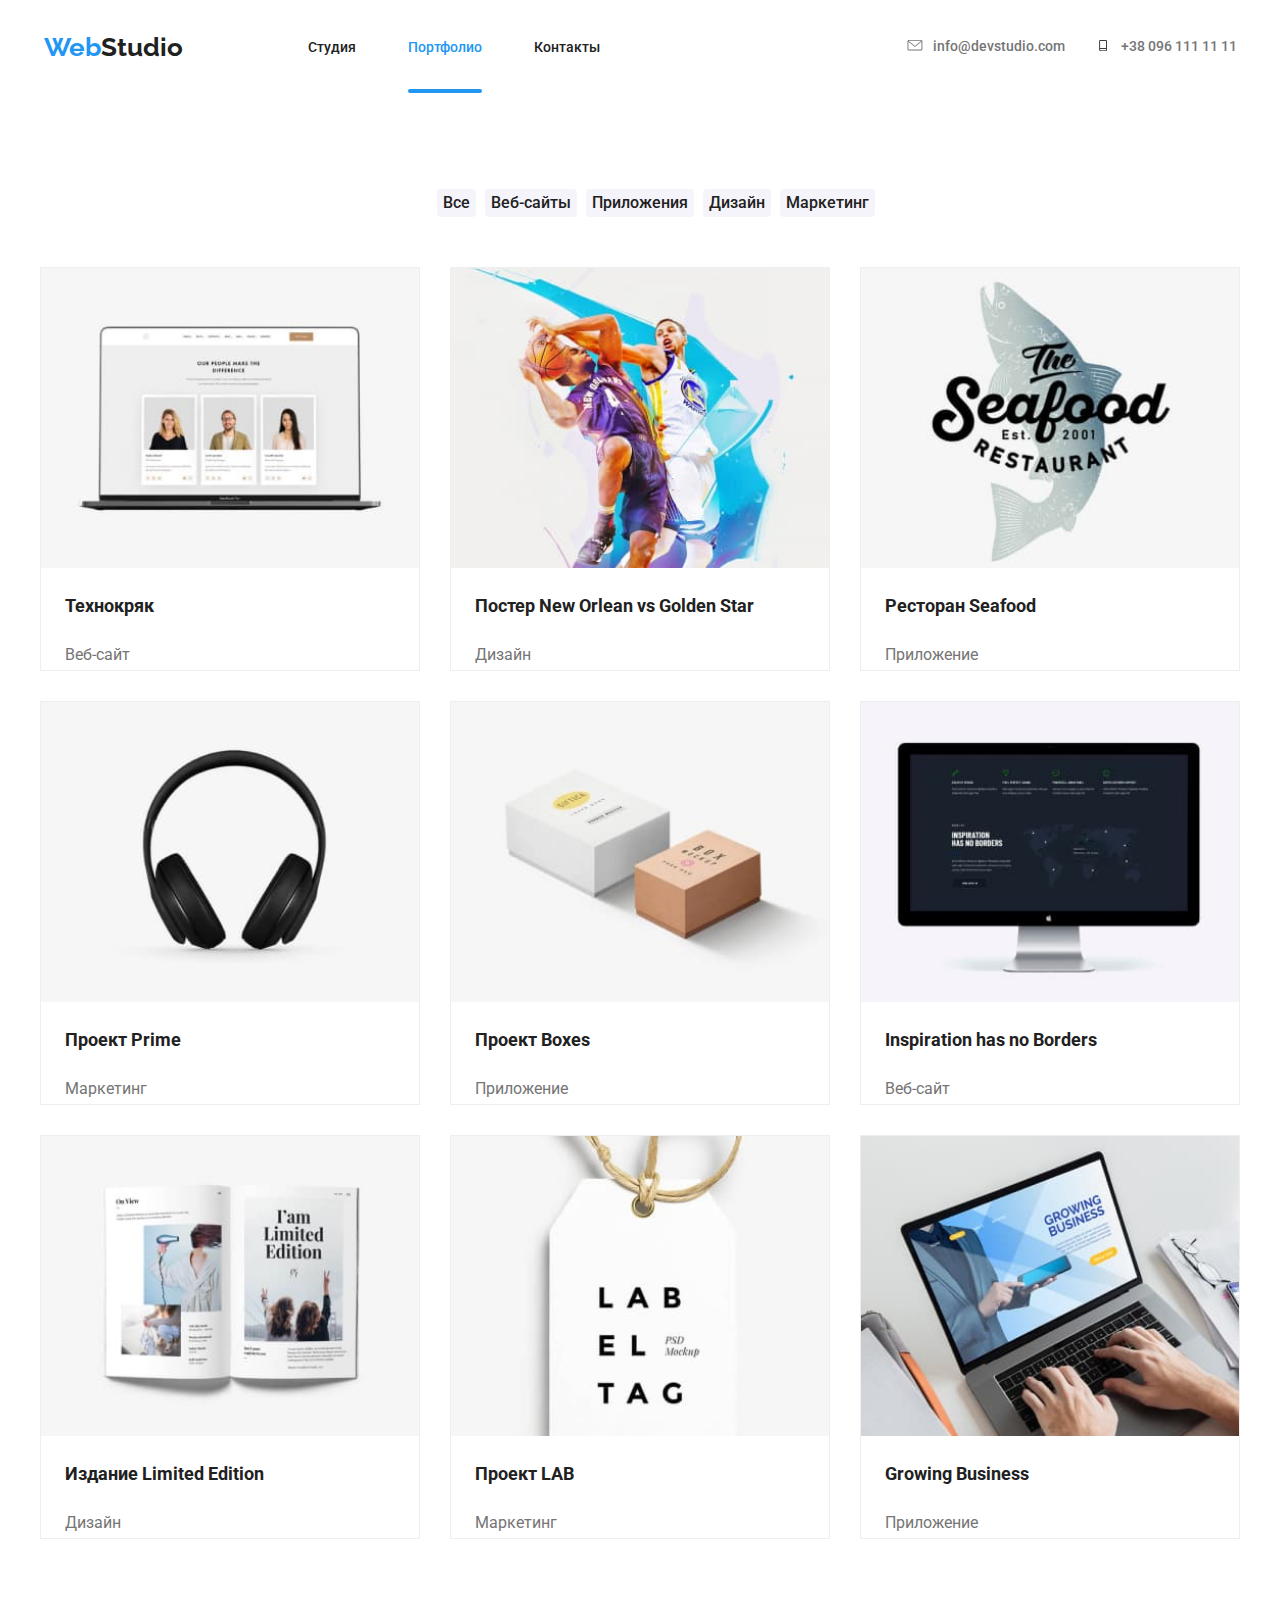
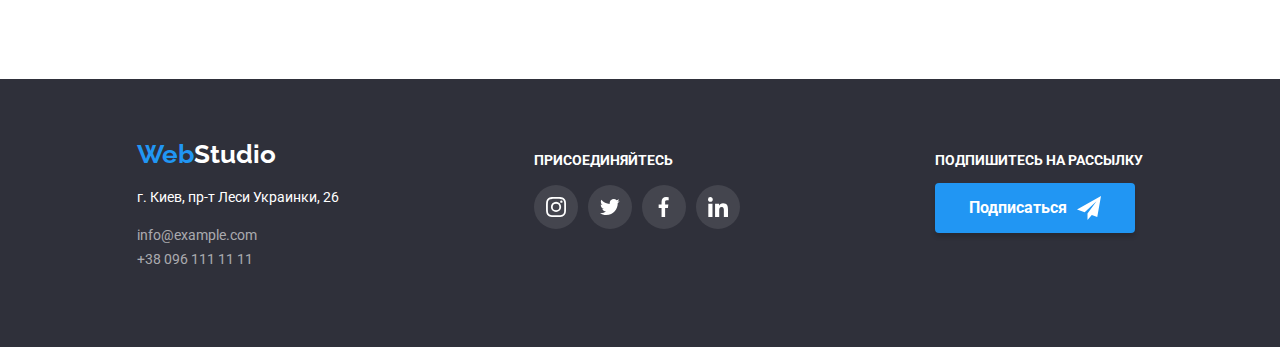
==== commit 6368f022: "портфолио!" ====
--- a/portfolio.html
+++ b/portfolio.html
@@ -54,7 +54,9 @@
             <li class="project-item-nav">
               <a href="Проэкт1" class="product-overlay">
               <div class="image-content">
-              <p class="hover-text">Технокряк это современная площадка распространения коронавируса. Компании используют эту платформу для цифрового шпионажа и атак на защищённые сервера конкурентов.</p>
+              <div class="box-hover-text">
+              <p class="hover-text">Технокряк это современная площадка распространения коронавируса. Компании используют эту платформу для цифрового шпионажа и атак на защищённые сервера конкурентов.</p>
+             </div>
                <img src="./images/project1.jpg" alt="">
               </div>    
               <div class="name-text-project">
@@ -66,7 +68,9 @@
             <li class="project-item-nav">
               <a href="Проэкт2" class="product-overlay">
               <div class="image-content">
-              <p class="hover-text">Технокряк это современная площадка распространения коронавируса. Компании используют эту платформу для цифрового шпионажа и атак на защищённые сервера конкурентов.</p>
+                <div class="box-hover-text">
+              <p class="hover-text">Технокряк это современная площадка распространения коронавируса. Компании используют эту платформу для цифрового шпионажа и атак на защищённые сервера конкурентов.</p>
+            </div>
                <img src="./images/project2.jpg" alt="">
               </div>    
               <div class="name-text-project">
@@ -78,7 +82,9 @@
             <li class="project-item-nav">
               <a href="Проэкт3" class="product-overlay">
               <div class="image-content">
-              <p class="hover-text">Технокряк это современная площадка распространения коронавируса. Компании используют эту платформу для цифрового шпионажа и атак на защищённые сервера конкурентов.</p>
+                <div class="box-hover-text">
+              <p class="hover-text">Технокряк это современная площадка распространения коронавируса. Компании используют эту платформу для цифрового шпионажа и атак на защищённые сервера конкурентов.</p>
+            </div>
                <img src="./images/project3.jpg" alt="">
               </div>    
               <div class="name-text-project">
@@ -90,7 +96,9 @@
             <li class="project-item-nav">
               <a href="Проэкт4" class="product-overlay">
               <div class="image-content">
-              <p class="hover-text">Технокряк это современная площадка распространения коронавируса. Компании используют эту платформу для цифрового шпионажа и атак на защищённые сервера конкурентов.</p>
+                <div class="box-hover-text">
+              <p class="hover-text">Технокряк это современная площадка распространения коронавируса. Компании используют эту платформу для цифрового шпионажа и атак на защищённые сервера конкурентов.</p>
+            </div>
                <img src="./images/project4.jpg" alt="">
               </div>    
               <div class="name-text-project">
@@ -102,7 +110,9 @@
             <li class="project-item-nav">
               <a href="Проэкт5" class="product-overlay">
               <div class="image-content">
-              <p class="hover-text">Технокряк это современная площадка распространения коронавируса. Компании используют эту платформу для цифрового шпионажа и атак на защищённые сервера конкурентов.</p>
+                <div class="box-hover-text">
+              <p class="hover-text">Технокряк это современная площадка распространения коронавируса. Компании используют эту платформу для цифрового шпионажа и атак на защищённые сервера конкурентов.</p>
+            </div>
                <img src="./images/project5.jpg" alt="">
               </div>    
               <div class="name-text-project">
@@ -114,7 +124,9 @@
             <li class="project-item-nav">
               <a href="Проэкт6" class="product-overlay">
               <div class="image-content">
-              <p class="hover-text">Технокряк это современная площадка распространения коронавируса. Компании используют эту платформу для цифрового шпионажа и атак на защищённые сервера конкурентов.</p>
+                <div class="box-hover-text">
+              <p class="hover-text">Технокряк это современная площадка распространения коронавируса. Компании используют эту платформу для цифрового шпионажа и атак на защищённые сервера конкурентов.</p>
+            </div>
                <img src="./images/project6.jpg" alt="">
               </div>    
               <div class="name-text-project">
@@ -126,7 +138,9 @@
             <li class="project-item-nav">
               <a href="Проэкт7" class="product-overlay">
               <div class="image-content">
-              <p class="hover-text">Технокряк это современная площадка распространения коронавируса. Компании используют эту платформу для цифрового шпионажа и атак на защищённые сервера конкурентов.</p>
+                <div class="box-hover-text">
+              <p class="hover-text">Технокряк это современная площадка распространения коронавируса. Компании используют эту платформу для цифрового шпионажа и атак на защищённые сервера конкурентов.</p>
+            </div>
                <img src="./images/project7.jpg" alt="">
               </div>    
               <div class="name-text-project">
@@ -138,7 +152,9 @@
             <li class="project-item-nav">
               <a href="Проэкт8" class="product-overlay">
               <div class="image-content">
-              <p class="hover-text">Технокряк это современная площадка распространения коронавируса. Компании используют эту платформу для цифрового шпионажа и атак на защищённые сервера конкурентов.</p>
+                <div class="box-hover-text">
+              <p class="hover-text">Технокряк это современная площадка распространения коронавируса. Компании используют эту платформу для цифрового шпионажа и атак на защищённые сервера конкурентов.</p>
+            </div>
                <img src="./images/project8.jpg" alt="">
               </div>    
               <div class="name-text-project">
@@ -150,7 +166,9 @@
             <li class="project-item-nav">
               <a href="Проэкт9" class="product-overlay">
               <div class="image-content">
-              <p class="hover-text">Технокряк это современная площадка распространения коронавируса. Компании используют эту платформу для цифрового шпионажа и атак на защищённые сервера конкурентов.</p>
+                <div class="box-hover-text">
+              <p class="hover-text">Технокряк это современная площадка распространения коронавируса. Компании используют эту платформу для цифрового шпионажа и атак на защищённые сервера конкурентов.</p>
+            </div>
                <img src="./images/project9.jpg" alt="">
               </div>    
               <div class="name-text-project">
--- a/css/styles.css
+++ b/css/styles.css
@@ -466,8 +466,7 @@
     color: var(--secondary-text-color)
 }
 
-.product-overlay {
-    display: inline-block;
+.project-item-nav {
     transition: box-shadow var(--transition-function);
     transition-property: transform;
     transition-duration: 250ms;
@@ -475,21 +474,23 @@
     content: '';
 }   
    
-.product-overlay:hover .hover-text,
-.product-overlay:focus .hover-text {
-    content: '';
+.project-item-nav:hover .box-hover-text,
+.project-item-nav:focus .box-hover-text {
     transform: translateY(0);
-    opacity: 1;
-}
-
-.product-overlay .hover-text {
-    content: '';
-    transform: translateY(-100%);
+    opacity: 0.9;
+}
+
+.box-hover-text {
+    transform: translateY(100%);
+    position: absolute;
+    bottom: 0;
+    transition-property: transform;
+    transition-duration: 250ms;
+    transition-timing-function: cubic-bezier(0.4, 0, 0.2, 1); 
 }
 
 .product-overlay img {
     width: 100%;
-    
 }
 
 .product-overlay:hover,
@@ -497,17 +498,9 @@
     box-shadow: 1px 4px 6px rgba(0, 0, 0, 0.16), 0px 4px 4px rgba(0, 0, 0, 0.06), 0px 1px 1px rgba(0, 0, 0, 0.12);
 }
 
-.product-overlay:hover .product-overlay {
-    
-}
-
 .image-content {
     position: relative;
     overflow: hidden;
-}
-
-.product-overlay:hover .image-content {   
-    
 }
 
 .hover-text {
@@ -518,14 +511,13 @@
     line-height: 1.56;
     color: var(--header-bg-color);
     background-color: var(--accent-color);
-    position: absolute;
+    
     margin: 0px;
     width: 370px;
     height: 294px;
     padding-top: 63px;
     padding-left: 24px;
     padding-right: 24px;
-    transition: var(--transition-function);
 }
 
 .name-text-project {
@@ -533,6 +525,7 @@
     position: relative;
     overflow: hidden;
     padding-left: 24px;
+    width: 100%;
 }
 
 .customers-section {
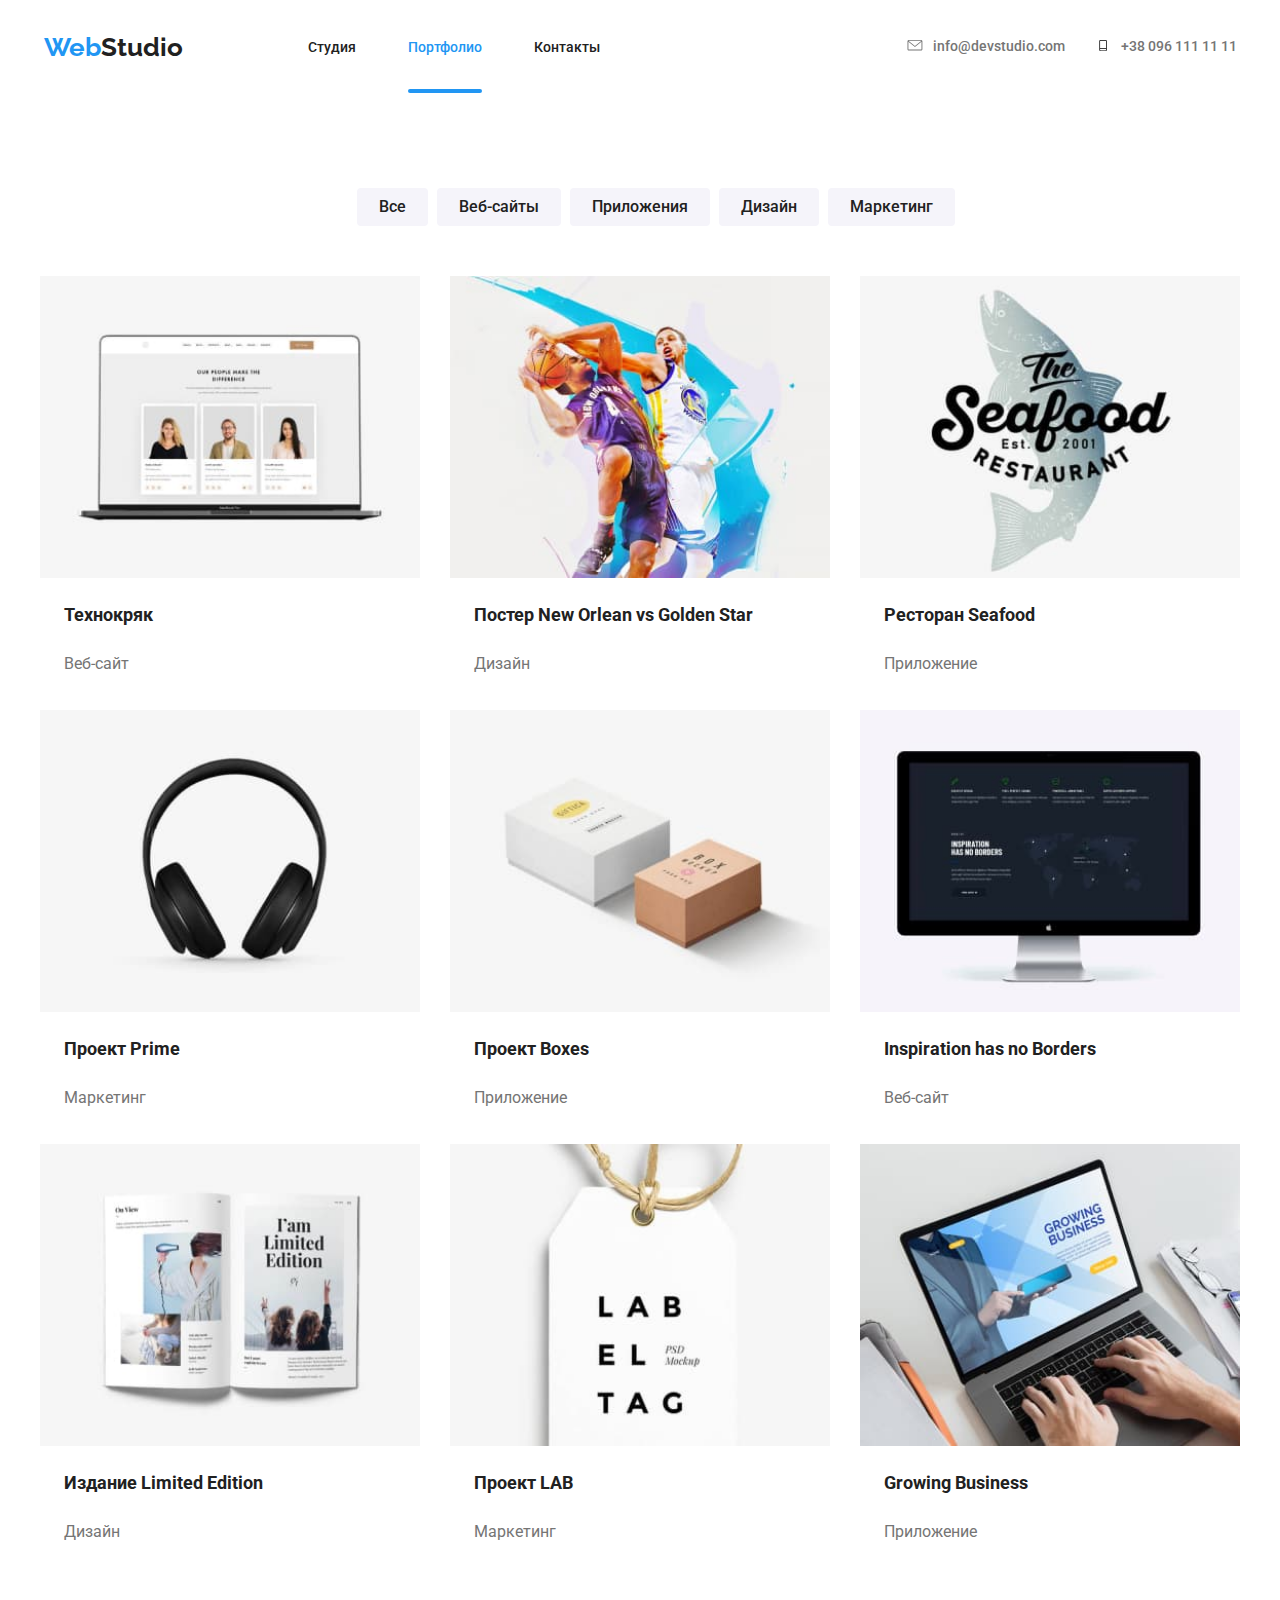
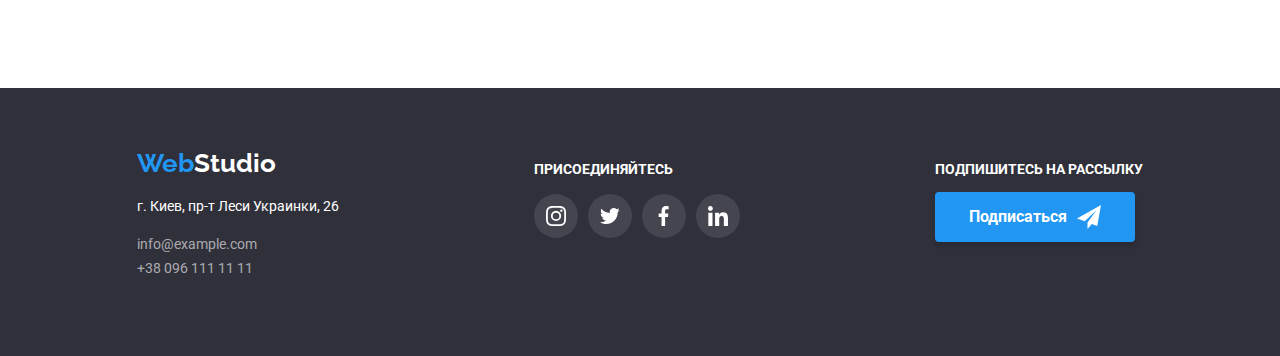
==== commit 4089fb60: "правки" ====
--- a/portfolio.html
+++ b/portfolio.html
@@ -36,7 +36,7 @@
         </nav>
       </div>
     </header>
-    <main>
+    <main class="main">
     <section class="portfolio-section">
     <div class="container"> 
         <ul class="buttons">
--- a/css/styles.css
+++ b/css/styles.css
@@ -27,7 +27,11 @@
 }
 
 .site-header {
+    position: fixed;
     width: 100%;
+    top: 0;
+    left: 0;
+    z-index: 1;
     background-color: var(--header-bg-color);
 }
 
@@ -194,6 +198,10 @@
     margin-right: 0px;
 }
 
+.main {
+    padding-top: 94px;
+}
+
 .overlay {
     max-width: 1600px;
     height: 480px;
@@ -484,6 +492,8 @@
     transform: translateY(100%);
     position: absolute;
     bottom: 0;
+    width: 100%;
+    height: 100%;
     transition-property: transform;
     transition-duration: 250ms;
     transition-timing-function: cubic-bezier(0.4, 0, 0.2, 1); 
@@ -511,10 +521,9 @@
     line-height: 1.56;
     color: var(--header-bg-color);
     background-color: var(--accent-color);
-    
     margin: 0px;
-    width: 370px;
-    height: 294px;
+    width: 100%;
+    height: 100%;
     padding-top: 63px;
     padding-left: 24px;
     padding-right: 24px;
@@ -665,7 +674,7 @@
     margin-left: 0px;
     padding-left: 0px;
     background: #FFFFFF;
-    border: 1px solid #EEEEEE;
+    
     box-sizing: border-box;
 }
 
@@ -814,6 +823,7 @@
     line-height: 1.63;
     border: 0px;
     border-radius: 4px;
+    padding: 6px 22px;
 }
 
 .button {
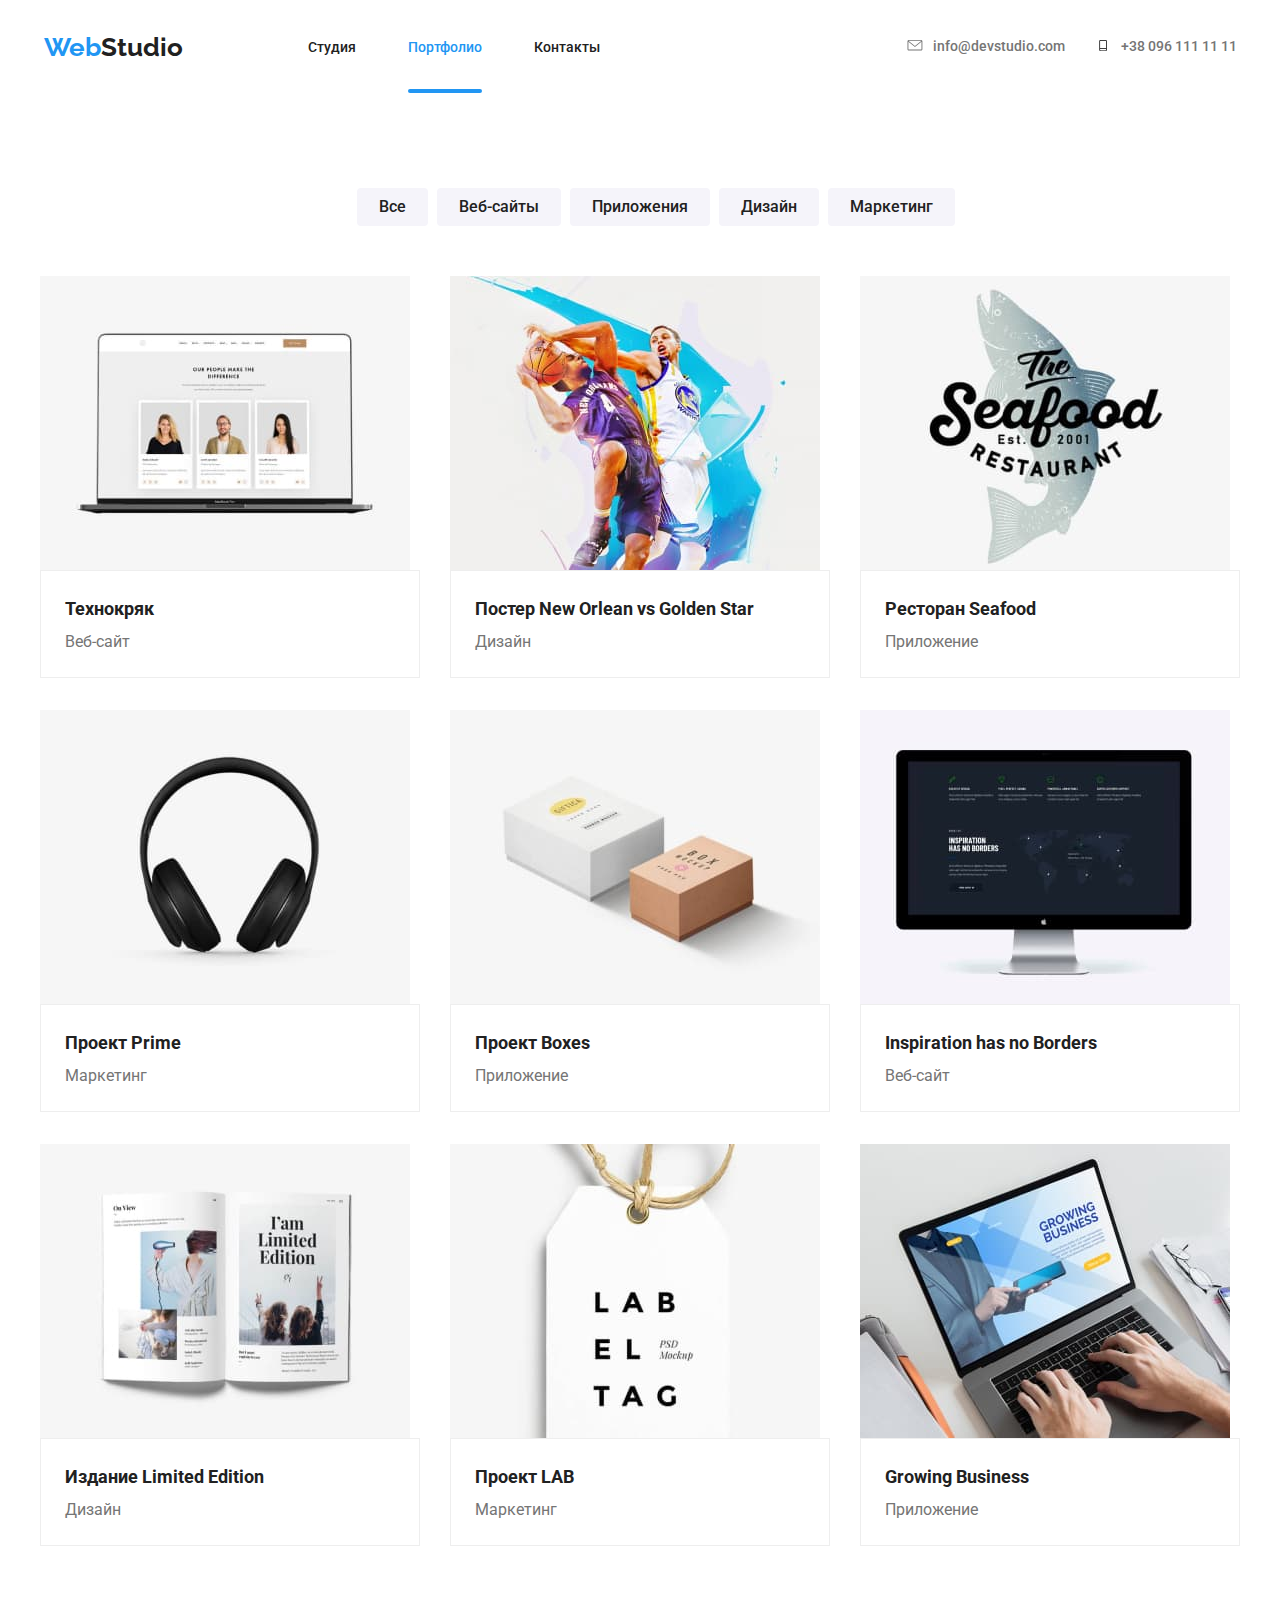
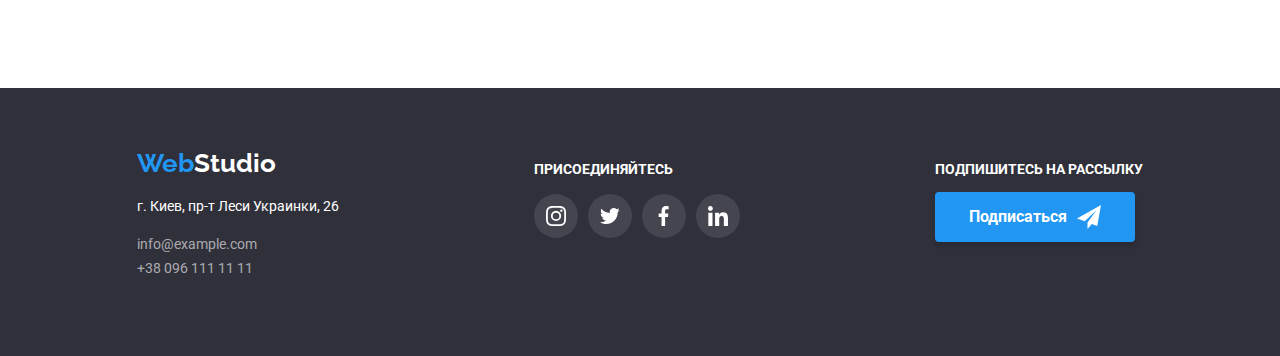
==== commit 7b147a6d: "бордер" ====
--- a/portfolio.html
+++ b/portfolio.html
@@ -57,7 +57,9 @@
               <div class="box-hover-text">
               <p class="hover-text">Технокряк это современная площадка распространения коронавируса. Компании используют эту платформу для цифрового шпионажа и атак на защищённые сервера конкурентов.</p>
              </div>
+             <div class="image">
                <img src="./images/project1.jpg" alt="">
+              </div>
               </div>    
               <div class="name-text-project">
                 <h2 class="name-project">Технокряк</h2>
@@ -71,7 +73,9 @@
                 <div class="box-hover-text">
               <p class="hover-text">Технокряк это современная площадка распространения коронавируса. Компании используют эту платформу для цифрового шпионажа и атак на защищённые сервера конкурентов.</p>
             </div>
+            <div class="image">
                <img src="./images/project2.jpg" alt="">
+              </div>
               </div>    
               <div class="name-text-project">
                 <h2 class="name-project">Постер New Orlean vs Golden Star</h2>
@@ -85,7 +89,9 @@
                 <div class="box-hover-text">
               <p class="hover-text">Технокряк это современная площадка распространения коронавируса. Компании используют эту платформу для цифрового шпионажа и атак на защищённые сервера конкурентов.</p>
             </div>
+            <div class="image">
                <img src="./images/project3.jpg" alt="">
+              </div>
               </div>    
               <div class="name-text-project">
                 <h2 class="name-project">Ресторан Seafood</h2>
@@ -99,7 +105,9 @@
                 <div class="box-hover-text">
               <p class="hover-text">Технокряк это современная площадка распространения коронавируса. Компании используют эту платформу для цифрового шпионажа и атак на защищённые сервера конкурентов.</p>
             </div>
+            <div class="image">
                <img src="./images/project4.jpg" alt="">
+              </div>
               </div>    
               <div class="name-text-project">
                 <h2 class="name-project">Проект Prime</h2>
@@ -113,7 +121,9 @@
                 <div class="box-hover-text">
               <p class="hover-text">Технокряк это современная площадка распространения коронавируса. Компании используют эту платформу для цифрового шпионажа и атак на защищённые сервера конкурентов.</p>
             </div>
+            <div class="image">
                <img src="./images/project5.jpg" alt="">
+              </div>
               </div>    
               <div class="name-text-project">
                 <h2 class="name-project">Проект Boxes</h2>
@@ -127,7 +137,9 @@
                 <div class="box-hover-text">
               <p class="hover-text">Технокряк это современная площадка распространения коронавируса. Компании используют эту платформу для цифрового шпионажа и атак на защищённые сервера конкурентов.</p>
             </div>
+            <div class="image">
                <img src="./images/project6.jpg" alt="">
+              </div>
               </div>    
               <div class="name-text-project">
                 <h2 class="name-project">Inspiration has no Borders</h2>
@@ -141,7 +153,9 @@
                 <div class="box-hover-text">
               <p class="hover-text">Технокряк это современная площадка распространения коронавируса. Компании используют эту платформу для цифрового шпионажа и атак на защищённые сервера конкурентов.</p>
             </div>
+            <div class="image">
                <img src="./images/project7.jpg" alt="">
+              </div>
               </div>    
               <div class="name-text-project">
                 <h2 class="name-project">Издание Limited Edition</h2>
@@ -155,7 +169,9 @@
                 <div class="box-hover-text">
               <p class="hover-text">Технокряк это современная площадка распространения коронавируса. Компании используют эту платформу для цифрового шпионажа и атак на защищённые сервера конкурентов.</p>
             </div>
+            <div class="image">
                <img src="./images/project8.jpg" alt="">
+              </div>
               </div>    
               <div class="name-text-project">
                 <h2 class="name-project">Проект LAB</h2>
@@ -169,7 +185,9 @@
                 <div class="box-hover-text">
               <p class="hover-text">Технокряк это современная площадка распространения коронавируса. Компании используют эту платформу для цифрового шпионажа и атак на защищённые сервера конкурентов.</p>
             </div>
+            <div class="image">
                <img src="./images/project9.jpg" alt="">
+              </div>
               </div>    
               <div class="name-text-project">
                 <h2 class="name-project">Growing Business</h2>
--- a/css/styles.css
+++ b/css/styles.css
@@ -463,6 +463,9 @@
     font-size: 18px;
     line-height: 2;
     color: var(--title-text-color);
+    margin-bottom: 0;
+    margin-top: 0;
+    padding-top: 20px;
 }
 
 .text-project {
@@ -471,7 +474,10 @@
     font-weight: normal;
     font-size: 16px;
     line-height: 1.88;
-    color: var(--secondary-text-color)
+    color: var(--secondary-text-color);
+    margin-bottom: 0;
+    margin-top: 0;
+    padding-bottom: 20px;
 }
 
 .project-item-nav {
@@ -511,6 +517,11 @@
 .image-content {
     position: relative;
     overflow: hidden;
+}
+
+.image {
+    width: 370px;
+    height: 294px;
 }
 
 .hover-text {
@@ -535,6 +546,7 @@
     overflow: hidden;
     padding-left: 24px;
     width: 100%;
+    border: 1px solid #EEEEEE;
 }
 
 .customers-section {
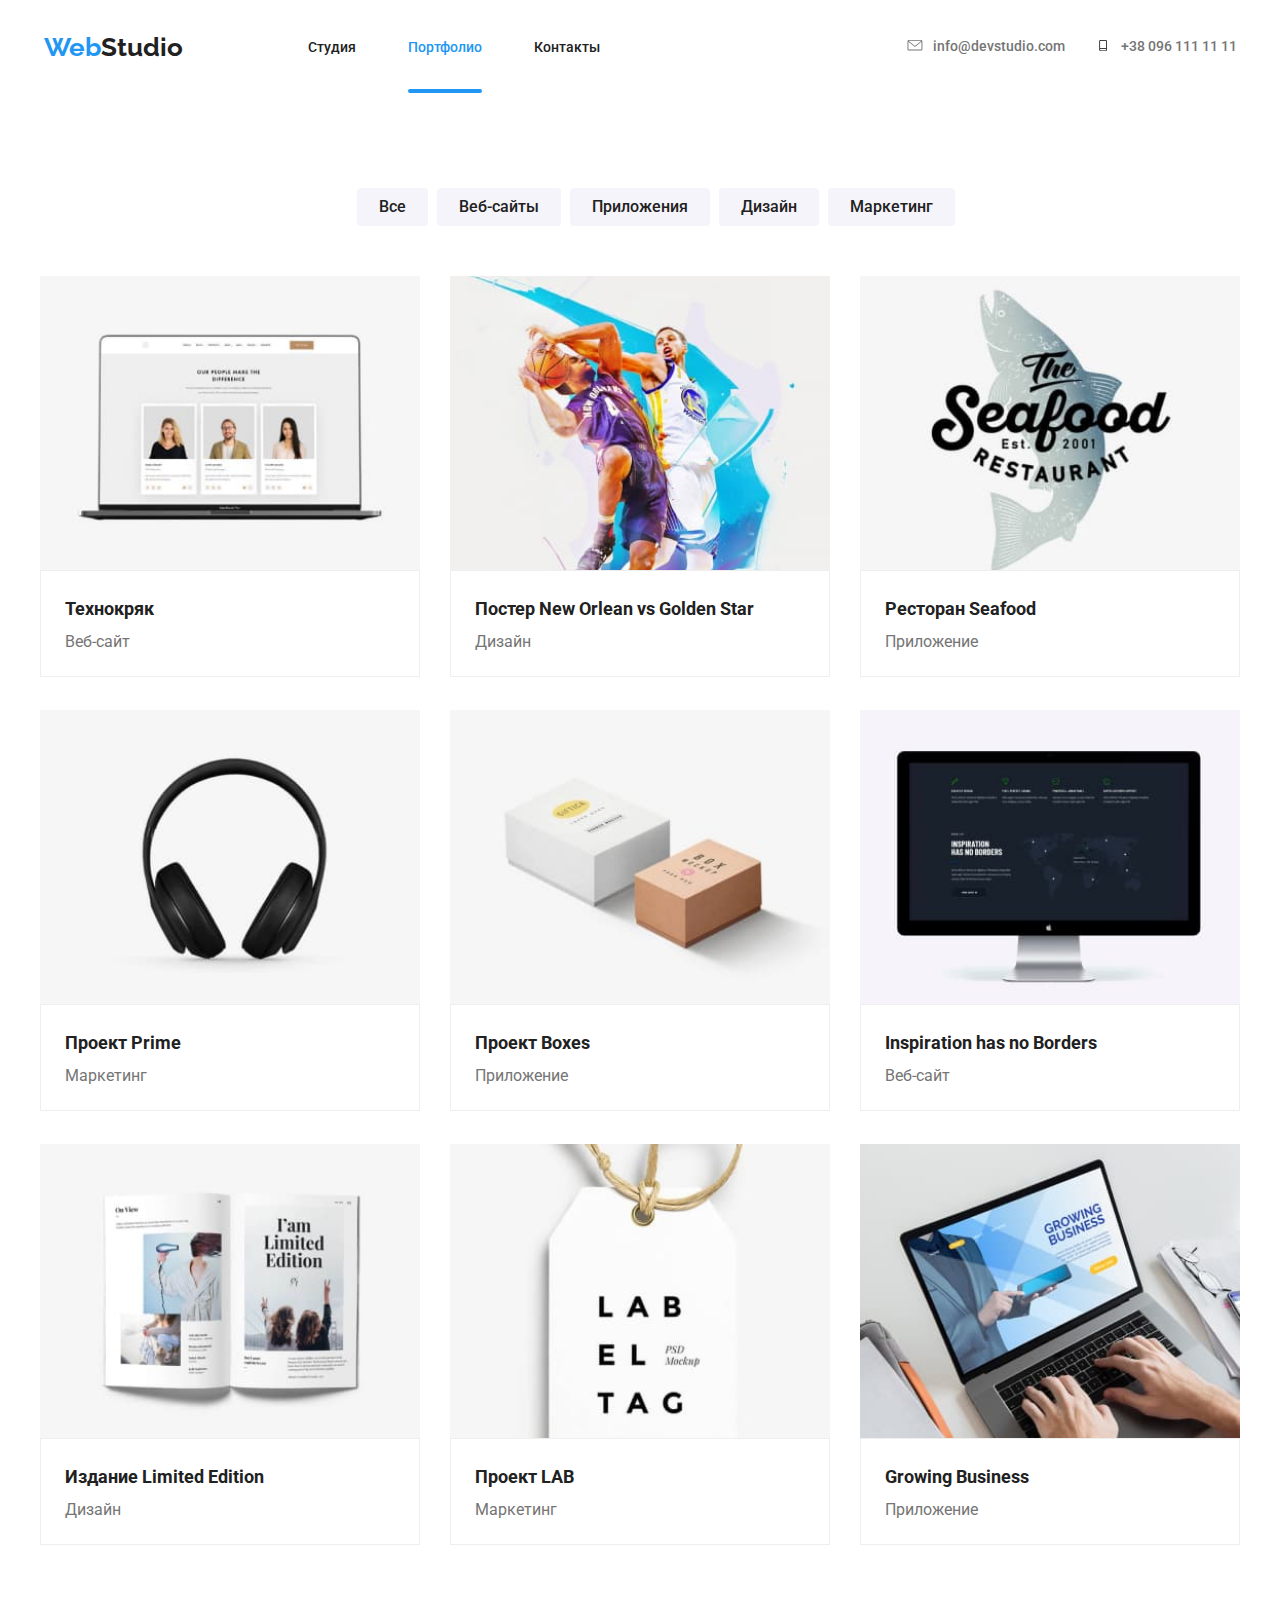
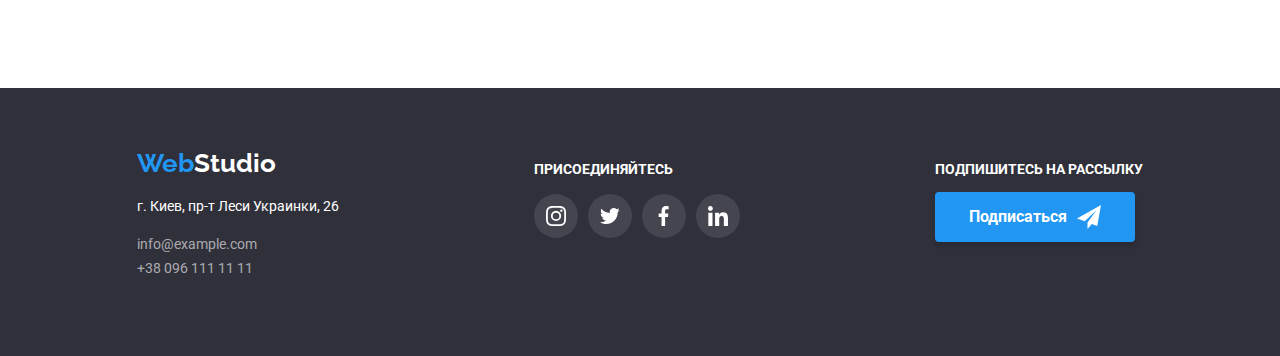
==== commit c6fc0e70: "бордер" ====
--- a/portfolio.html
+++ b/portfolio.html
@@ -56,7 +56,7 @@
               <div class="image-content">
               <div class="box-hover-text">
               <p class="hover-text">Технокряк это современная площадка распространения коронавируса. Компании используют эту платформу для цифрового шпионажа и атак на защищённые сервера конкурентов.</p>
-             </div>
+            </div>
              <div class="image">
                <img src="./images/project1.jpg" alt="">
               </div>
--- a/css/styles.css
+++ b/css/styles.css
@@ -477,7 +477,7 @@
     color: var(--secondary-text-color);
     margin-bottom: 0;
     margin-top: 0;
-    padding-bottom: 20px;
+    padding-bottom: 19px;
 }
 
 .project-item-nav {
@@ -503,6 +503,7 @@
     transition-property: transform;
     transition-duration: 250ms;
     transition-timing-function: cubic-bezier(0.4, 0, 0.2, 1); 
+
 }
 
 .product-overlay img {
@@ -520,7 +521,6 @@
 }
 
 .image {
-    width: 370px;
     height: 294px;
 }
 
@@ -549,6 +549,10 @@
     border: 1px solid #EEEEEE;
 }
 
+.name-text-project:hover {
+    border-bottom: none;
+}
+
 .customers-section {
     display: flex;
     justify-content: stretch;
